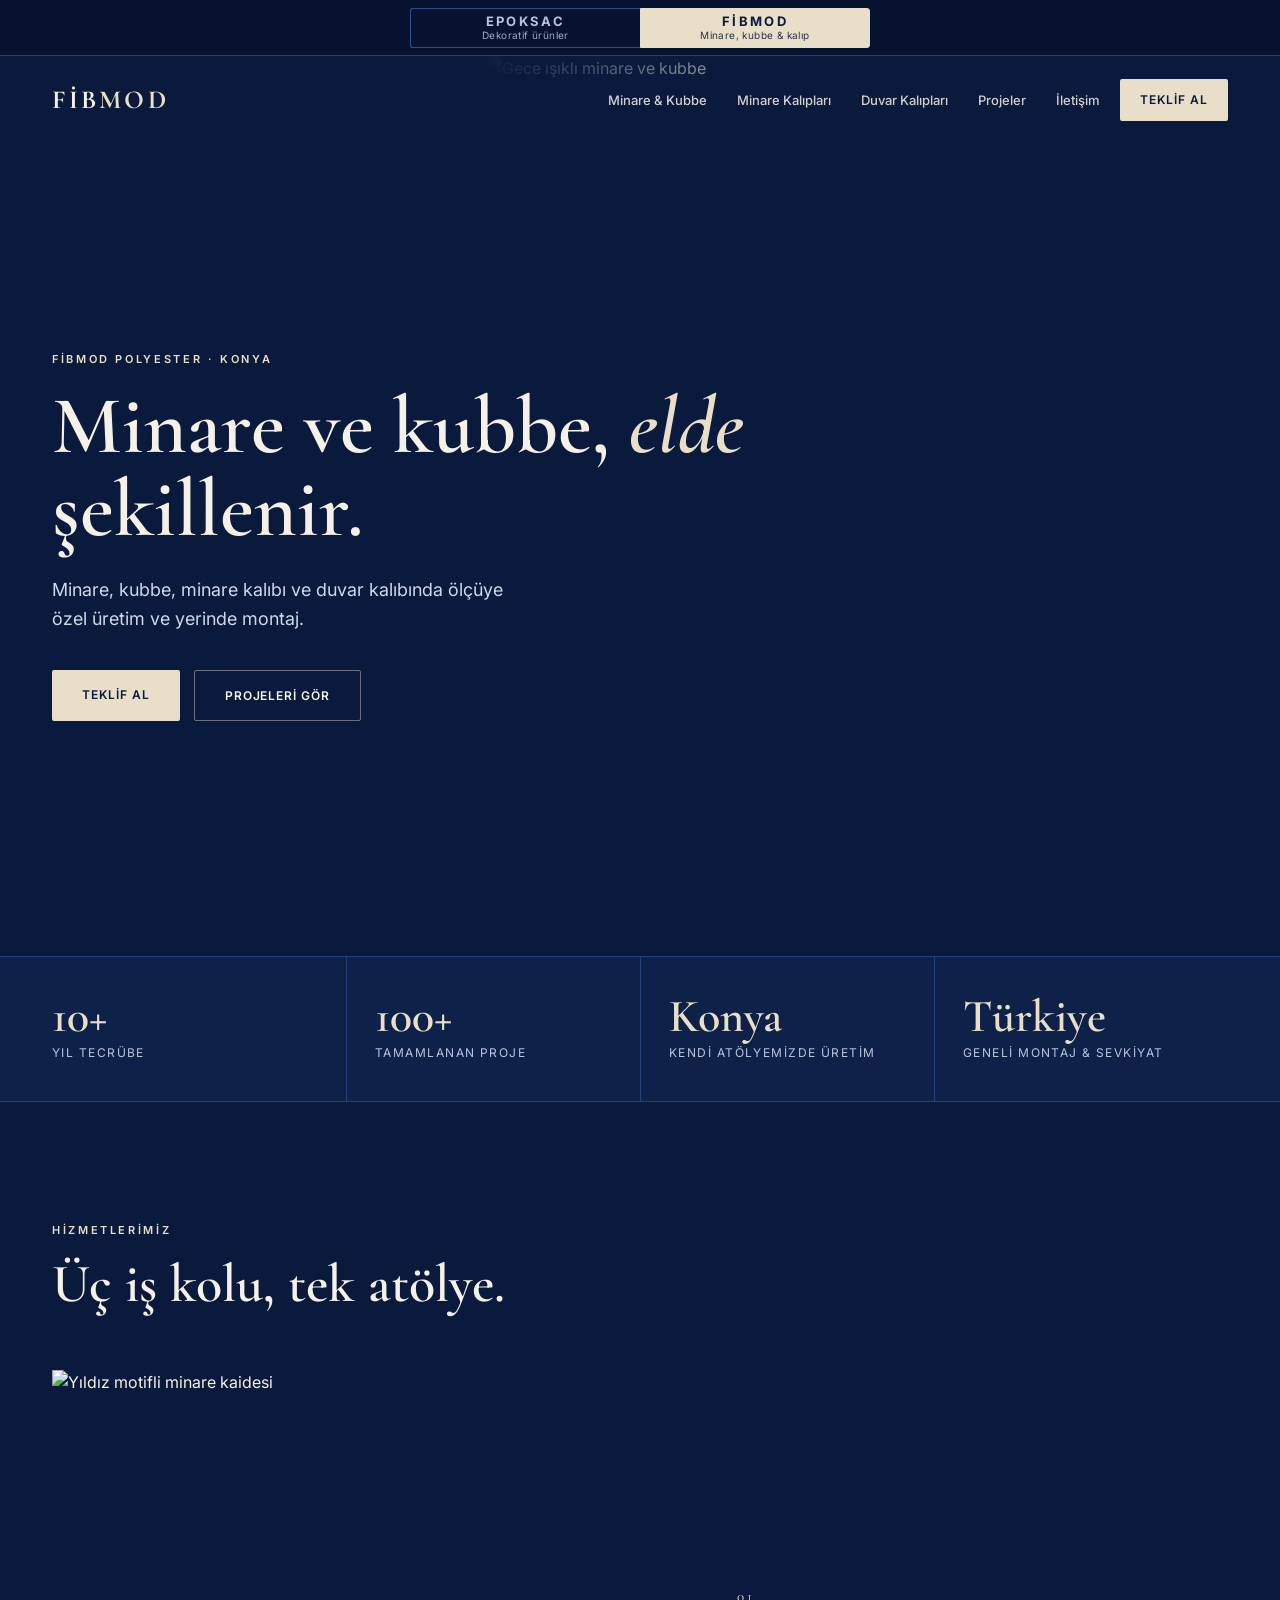
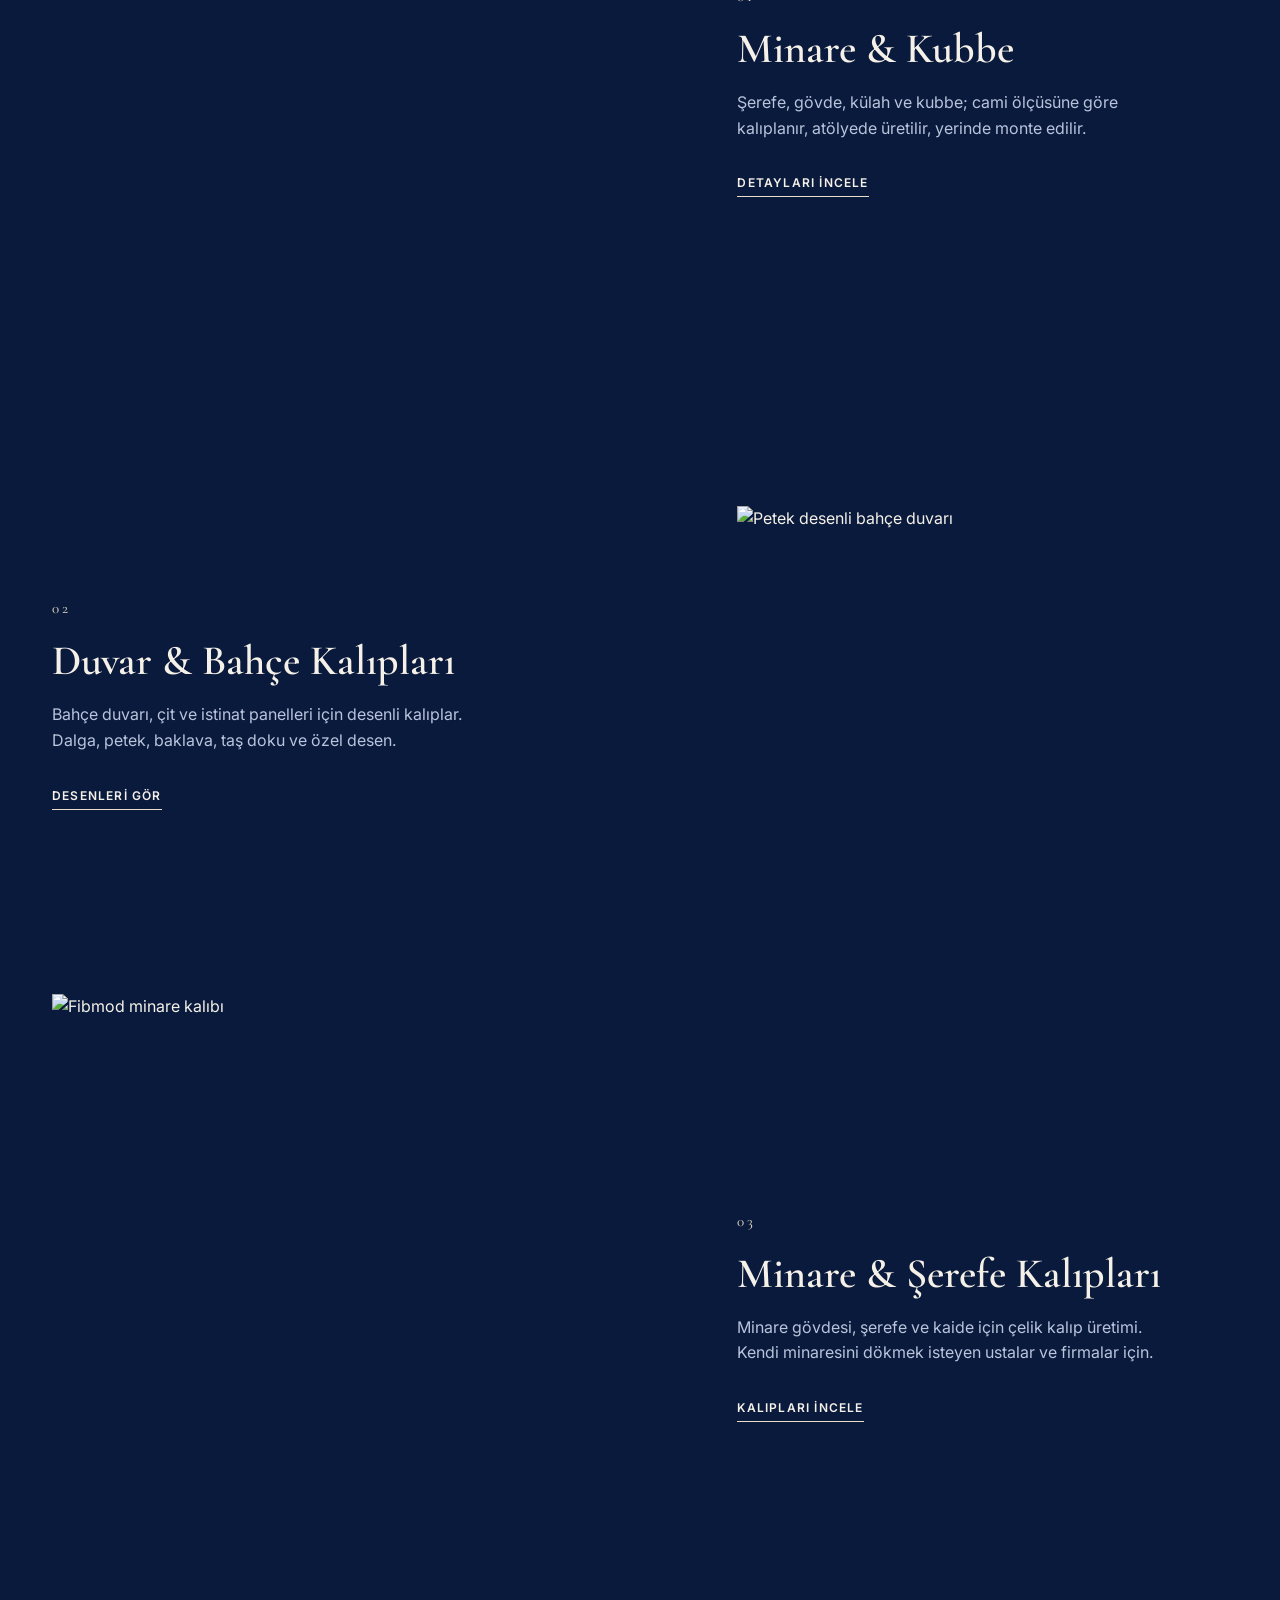
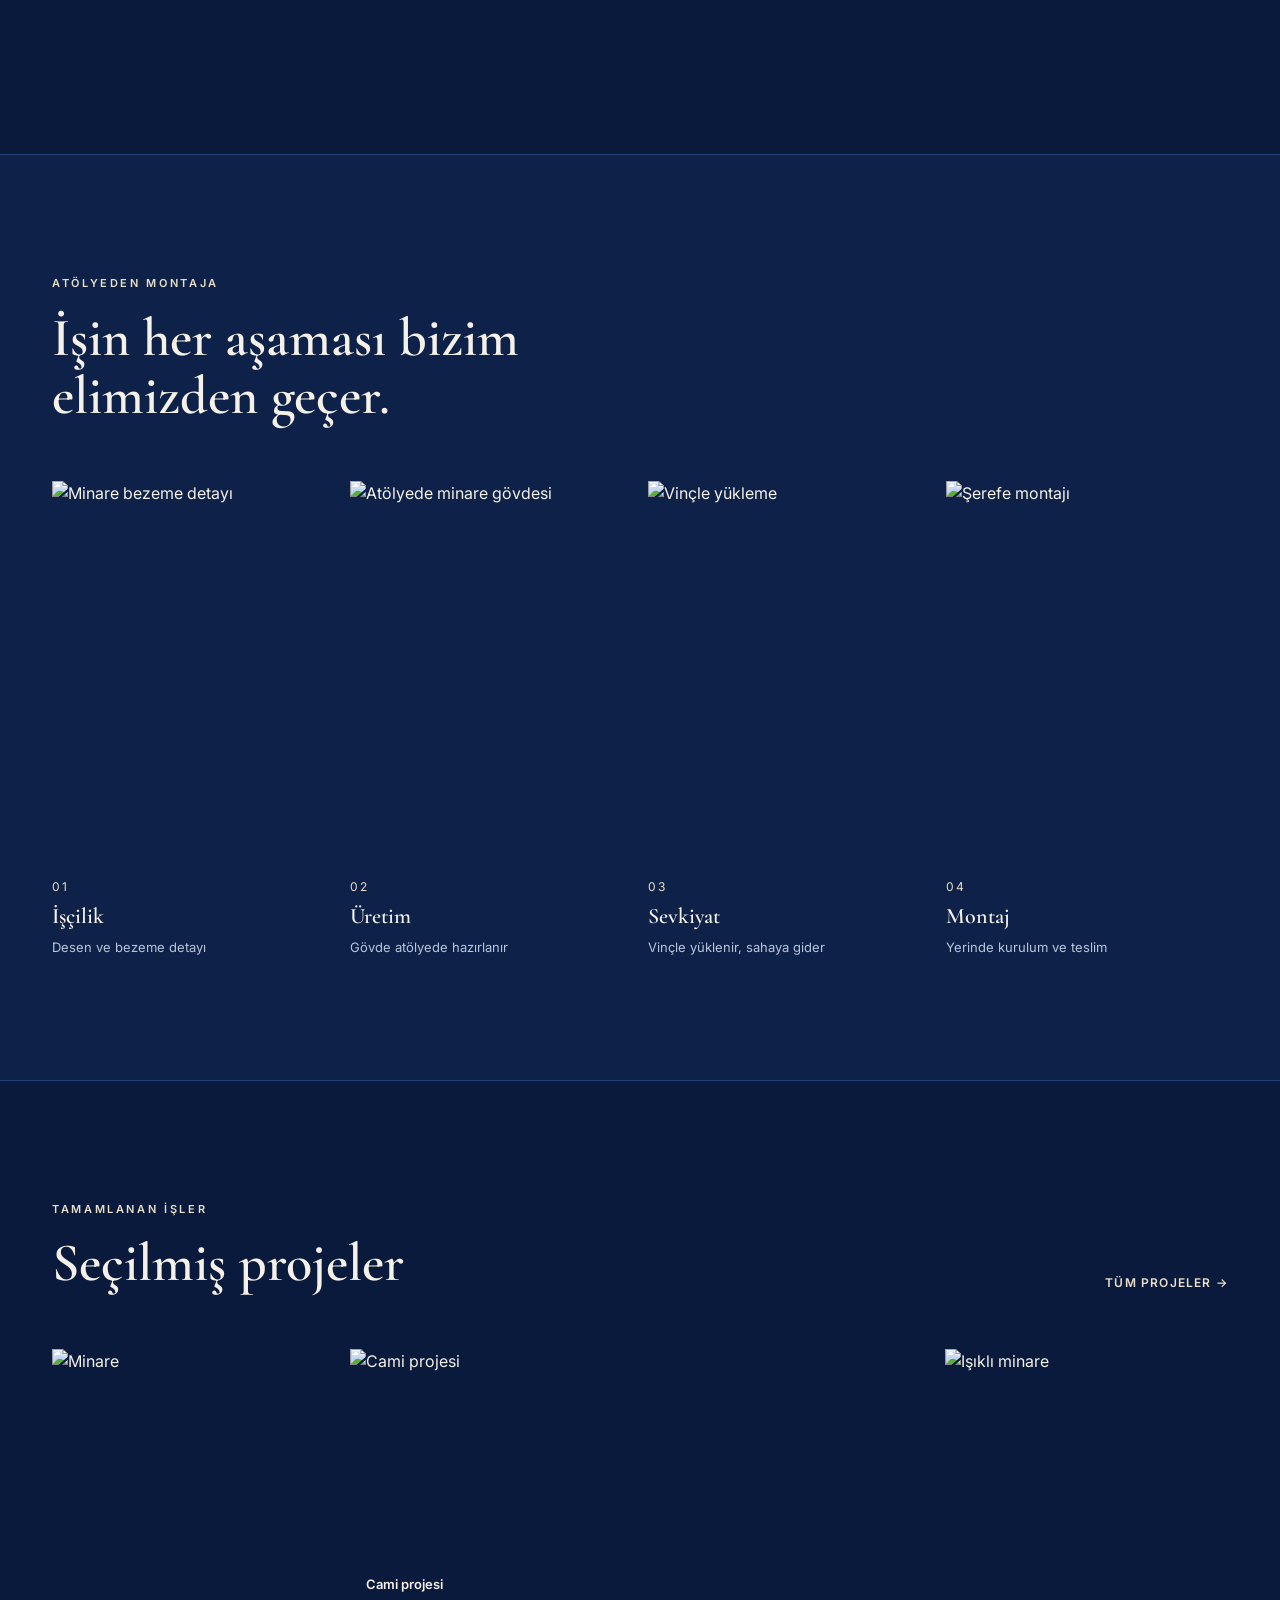
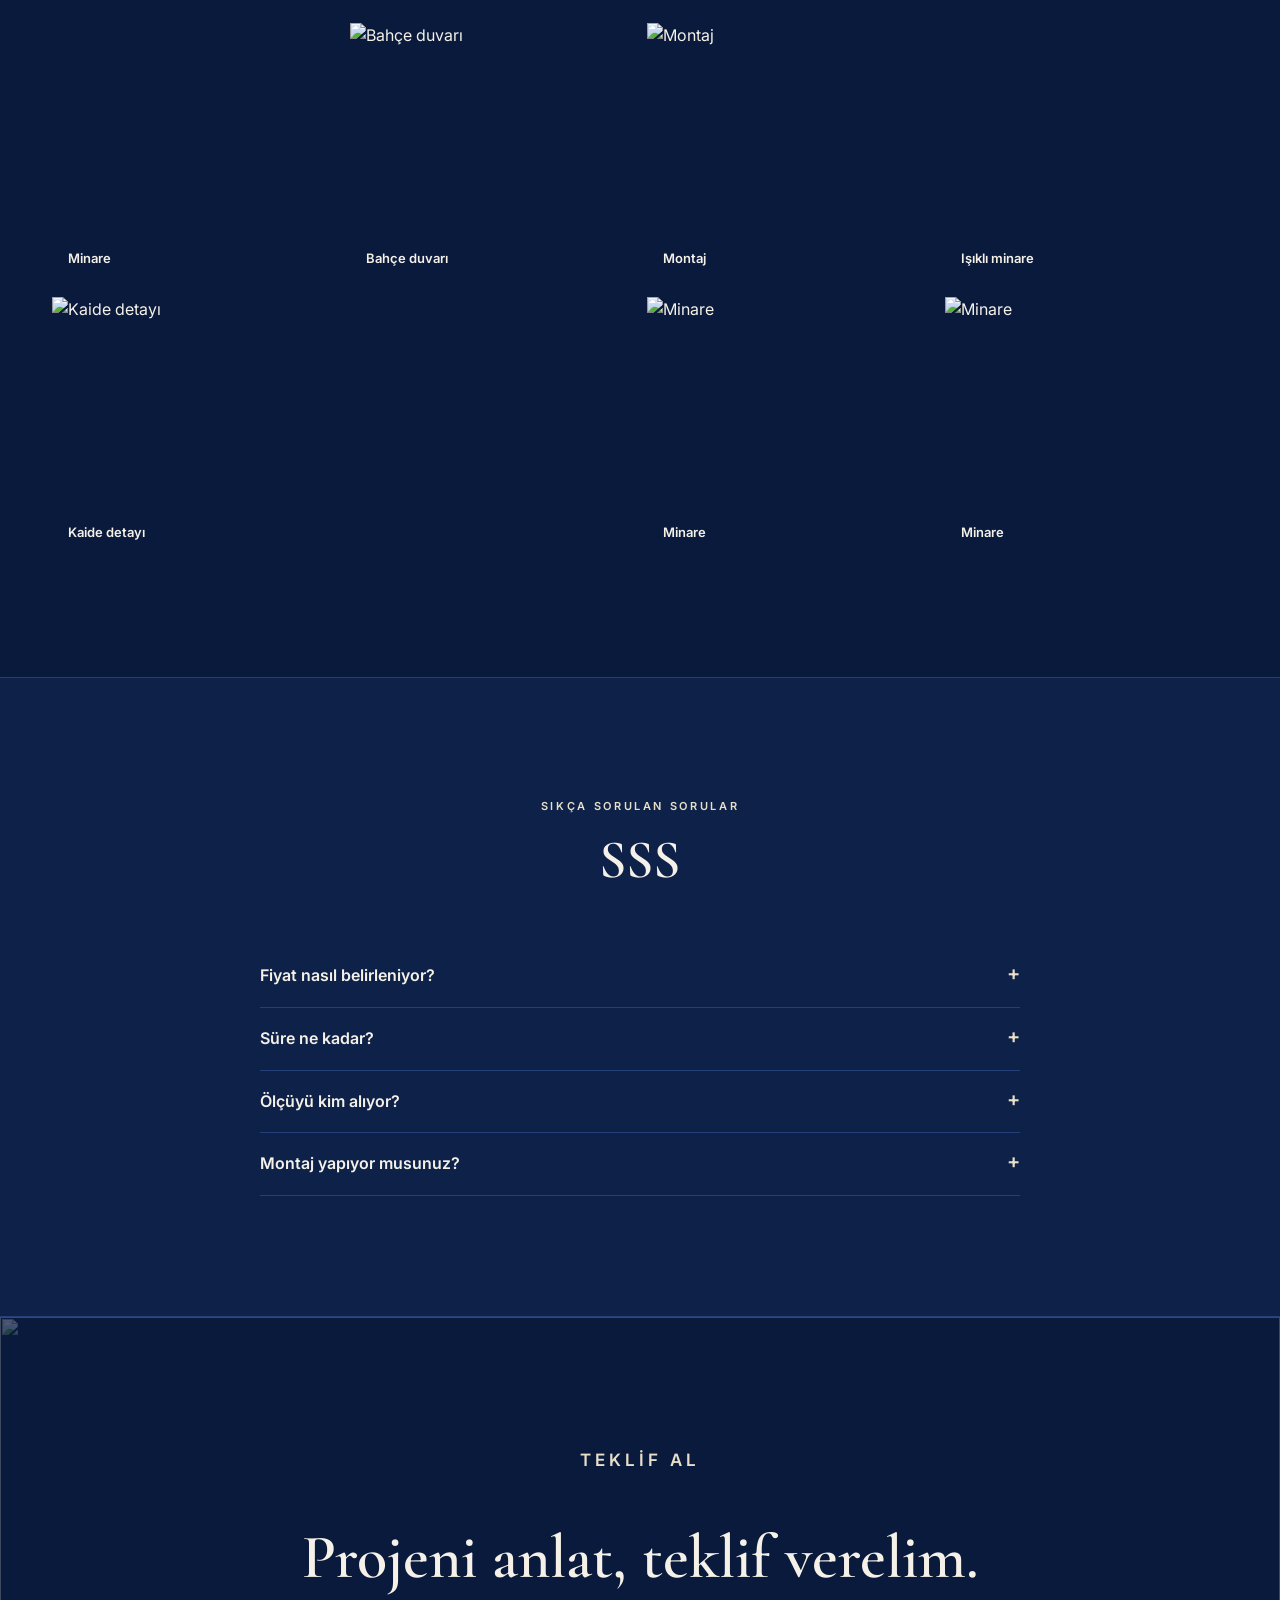
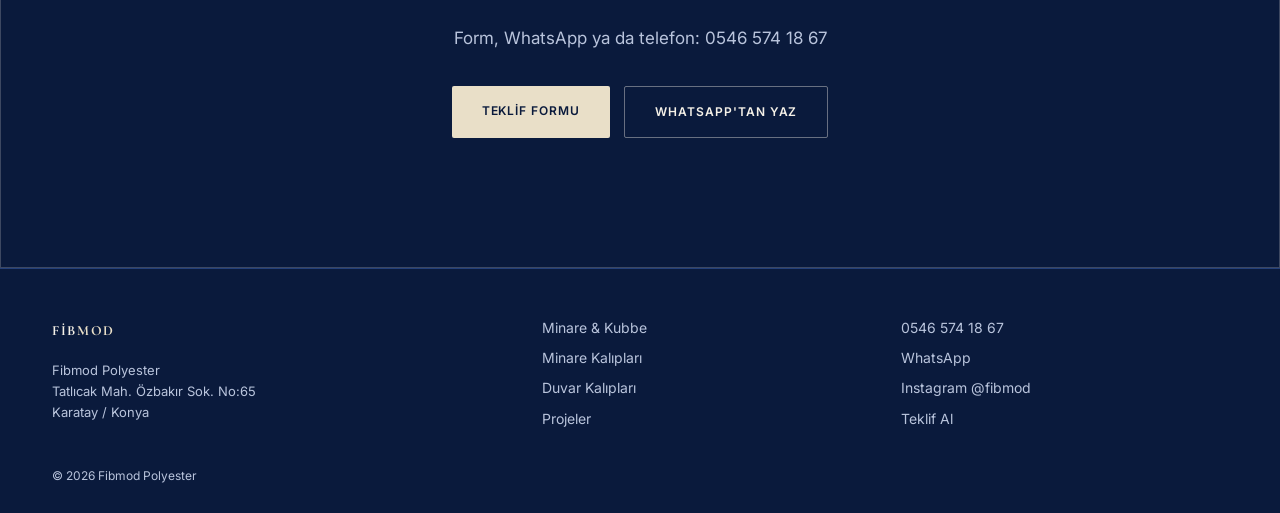
==== fibmod/index.html @ b4e86e41 "Add files via upload" ====
<!DOCTYPE html>
<html lang="tr">
<head>
<meta charset="UTF-8">
<meta name="viewport" content="width=device-width, initial-scale=1">
<title>Fibmod Polyester | Minare, Kubbe ve Kalıp Üretimi — Konya</title>
<meta name="description" content="Fibmod Polyester: Konya'da minare, kubbe, minare kalıbı ve desenli duvar kalıbı üretimi, Türkiye geneli montaj.">
<link rel="canonical" href="https://www.epoksac.com.tr/fibmod/">
<meta property="og:title" content="Fibmod Polyester | Minare, Kubbe ve Kalıp Üretimi — Konya">
<meta property="og:description" content="Fibmod Polyester: Konya'da minare, kubbe, minare kalıbı ve desenli duvar kalıbı üretimi, Türkiye geneli montaj.">
<meta property="og:image" content="https://www.epoksac.com.tr/fibmod/f031.jpg">
<meta property="og:type" content="website">
<link rel="icon" type="image/svg+xml" href="favicon.svg">
<link rel="preconnect" href="https://fonts.googleapis.com">
<link rel="preconnect" href="https://fonts.gstatic.com" crossorigin>
<link href="https://fonts.googleapis.com/css2?family=Cormorant+Garamond:wght@500;600;700&family=Inter:wght@400;500;600&display=swap" rel="stylesheet">
<link rel="stylesheet" href="fibmod.css?v=2">
<script type="application/ld+json">{"@context": "https://schema.org", "@type": "LocalBusiness", "name": "Fibmod Polyester", "description": "Minare, kubbe, minare kalıbı ve desenli duvar kalıbı üretimi ve montajı.", "url": "https://www.epoksac.com.tr/fibmod/", "telephone": "+905465741867", "image": "https://www.epoksac.com.tr/fibmod/f031.jpg", "address": {"@type": "PostalAddress", "streetAddress": "Tatlıcak Mah. Özbakır Sok. No:65", "addressLocality": "Karatay", "addressRegion": "Konya", "addressCountry": "TR"}, "areaServed": "TR", "sameAs": ["https://www.instagram.com/fibmod/"]}</script>
</head>
<body>
<div class="sw"><a href="../index.html"><b>EPOKSAC</b><span>Dekoratif ürünler</span></a><a class="on" href="index.html"><b>FİBMOD</b><span>Minare, kubbe &amp; kalıp</span></a></div>
<header><div class="wrap hd"><a class="logo" href="index.html">FİB<span>MOD</span></a>
<nav id="nav"><a href="minare-kubbe.html">Minare &amp; Kubbe</a><a href="kaliplar.html">Minare Kalıpları</a><a href="duvar-kalip.html">Duvar Kalıpları</a><a href="projeler.html">Projeler</a><a href="iletisim.html">İletişim</a></nav>
<a class="btn btn-p" href="iletisim.html#teklif">Teklif Al</a>
<button class="nt" id="nt" aria-label="Menü"><span></span><span></span><span></span></button></div></header>
<main>

<section class="hero"><img src="f031.jpg" alt="Gece ışıklı minare ve kubbe">
<div class="wrap hero-c"><p class="eyebrow">Fibmod Polyester · Konya</p>
<h1>Minare ve kubbe, <em>elde</em> şekillenir.</h1>
<p class="sub">Minare, kubbe, minare kalıbı ve duvar kalıbında ölçüye özel üretim ve yerinde montaj.</p>
<div class="acts"><a class="btn btn-p" href="iletisim.html#teklif">Teklif Al</a><a class="btn btn-o" href="projeler.html">Projeleri Gör</a></div></div></section>

<div class="stats"><div class="wrap">
<div class="stat"><b>10+</b><span>Yıl tecrübe</span></div><div class="stat"><b>100+</b><span>Tamamlanan proje</span></div>
<div class="stat"><b>Konya</b><span>Kendi atölyemizde üretim</span></div><div class="stat"><b>Türkiye</b><span>Geneli montaj &amp; sevkiyat</span></div></div></div>

<section class="blk"><div class="wrap">
<div class="sec-h rv"><div><p class="eyebrow">Hizmetlerimiz</p><h2>Üç iş kolu, tek atölye.</h2></div></div>
<div class="svc rv"><div class="ph tall"><img src="f374.jpg" alt="Yıldız motifli minare kaidesi" style="object-position:50% 40%" loading="lazy"></div><div><div class="num">01</div><h3>Minare &amp; Kubbe</h3><p>Şerefe, gövde, külah ve kubbe; cami ölçüsüne göre kalıplanır, atölyede üretilir, yerinde monte edilir.</p><a class="lnk" href="minare-kubbe.html">Detayları incele</a></div></div>
<div class="svc rev rv"><div class="ph"><img src="f199.jpg" alt="Petek desenli bahçe duvarı" style="object-position:50% 70%" loading="lazy"></div><div><div class="num">02</div><h3>Duvar &amp; Bahçe Kalıpları</h3><p>Bahçe duvarı, çit ve istinat panelleri için desenli kalıplar. Dalga, petek, baklava, taş doku ve özel desen.</p><a class="lnk" href="duvar-kalip.html">Desenleri gör</a></div></div>
<div class="svc rv"><div class="ph tall"><img src="f392.jpg" alt="Fibmod minare kalıbı" style="object-position:50% 45%" loading="lazy"></div><div><div class="num">03</div><h3>Minare &amp; Şerefe Kalıpları</h3><p>Minare gövdesi, şerefe ve kaide için çelik kalıp üretimi. Kendi minaresini dökmek isteyen ustalar ve firmalar için.</p><a class="lnk" href="kaliplar.html">Kalıpları incele</a></div></div>
</div></section>

<section class="blk alt"><div class="wrap">
<div class="sec-h rv"><div><p class="eyebrow">Atölyeden Montaja</p><h2>İşin her aşaması bizim elimizden geçer.</h2></div></div>
<div class="strip">
<figure class="rv"><div class="ph"><img src="f059.jpg" alt="Minare bezeme detayı" loading="lazy"></div><figcaption><i>01</i><b>İşçilik</b><span>Desen ve bezeme detayı</span></figcaption></figure>
<figure class="rv"><div class="ph"><img src="f118.jpg" alt="Atölyede minare gövdesi" loading="lazy"></div><figcaption><i>02</i><b>Üretim</b><span>Gövde atölyede hazırlanır</span></figcaption></figure>
<figure class="rv"><div class="ph"><img src="f119.jpg" alt="Vinçle yükleme" loading="lazy"></div><figcaption><i>03</i><b>Sevkiyat</b><span>Vinçle yüklenir, sahaya gider</span></figcaption></figure>
<figure class="rv"><div class="ph"><img src="f083.jpg" alt="Şerefe montajı" loading="lazy"></div><figcaption><i>04</i><b>Montaj</b><span>Yerinde kurulum ve teslim</span></figcaption></figure>
</div></div></section>

<section class="blk"><div class="wrap">
<div class="sec-h rv"><div><p class="eyebrow">Tamamlanan İşler</p><h2>Seçilmiş projeler</h2></div><a href="projeler.html">Tüm projeler →</a></div>
<div class="mos rv">
<div class="t"><img src="f064.jpg" alt="Minare" loading="lazy"><span>Minare</span></div>
<div class="w"><img src="f054.jpg" alt="Cami projesi" style="object-position:50% 35%" loading="lazy"><span>Cami projesi</span></div>
<div class="t"><img src="f010.jpg" alt="Işıklı minare" loading="lazy"><span>Işıklı minare</span></div>
<div><img src="f190.jpg" alt="Bahçe duvarı" style="object-position:70% 20%" loading="lazy"><span>Bahçe duvarı</span></div>
<div><img src="f368.jpg" alt="Montaj" style="object-position:50% 30%" loading="lazy"><span>Montaj</span></div>
<div class="w"><img src="f367.jpg" alt="Kaide detayı" style="object-position:50% 96%" loading="lazy"><span>Kaide detayı</span></div>
<div><img src="f378.jpg" alt="Minare" style="object-position:50% 25%" loading="lazy"><span>Minare</span></div>
<div><img src="f365.jpg" alt="Minare" style="object-position:50% 20%" loading="lazy"><span>Minare</span></div>
</div></div></section>

<section class="blk alt" id="sss"><div class="wrap"><div class="sec-h rv" style="justify-content:center;text-align:center"><div><p class="eyebrow">Sıkça Sorulan Sorular</p><h2>SSS</h2></div></div><div class="faq"><details><summary>Fiyat nasıl belirleniyor?</summary><p>Fiyat listesi yayınlamıyoruz, çünkü her iş ölçüye özel. Fiyatı ürün türü, ölçü ve desen belirler. Net fiyat için teklif formunu doldurman ya da WhatsApp'tan yazman yeterli.</p></details><details><summary>Süre ne kadar?</summary><p>Süre projenin ölçüsüne ve yoğunluğa göre değişir. Keşif ve ölçü sonrası net takvimi birlikte belirliyoruz.</p></details><details><summary>Ölçüyü kim alıyor?</summary><p>Ölçü ve gerekli detaylar yerinde keşifle netleştirilir.</p></details><details><summary>Montaj yapıyor musunuz?</summary><p>Evet, ekibimizle yerinde montaj yapıp projeyi teslim ediyoruz. Türkiye geneli çalışıyoruz.</p></details></div></div></section>
<section class="cta"><img src="f374.jpg" alt="" loading="lazy"><div class="wrap"><p class="eyebrow">Teklif Al</p><h2>Projeni anlat, teklif verelim.</h2><p>Form, WhatsApp ya da telefon: 0546 574 18 67</p>
<div class="acts"><a class="btn btn-p" href="iletisim.html#teklif">Teklif Formu</a><a class="btn btn-o wa" data-msg="Merhaba, Fibmod'dan teklif almak istiyorum." href="#">WhatsApp'tan Yaz</a></div></div></section>

</main>
<footer><div class="wrap fg">
<div><a class="logo" href="index.html" style="display:inline-block;color:var(--ink)">FİB<span>MOD</span></a><p>Fibmod Polyester<br>Tatlıcak Mah. Özbakır Sok. No:65<br>Karatay / Konya</p></div>
<div><a href="minare-kubbe.html">Minare &amp; Kubbe</a><a href="kaliplar.html">Minare Kalıpları</a><a href="duvar-kalip.html">Duvar Kalıpları</a><a href="projeler.html">Projeler</a></div>
<div><a href="tel:+905465741867">0546 574 18 67</a><a class="wa" href="#">WhatsApp</a><a href="https://www.instagram.com/fibmod/" target="_blank" rel="noopener">Instagram @fibmod</a><a href="iletisim.html#teklif">Teklif Al</a></div>
</div><div class="wrap cp">© <span id="yr"></span> Fibmod Polyester</div></footer>
<div class="lb" id="lb"><img alt=""></div>
<script src="fibmod.js?v=2"></script>
</body>
</html>
---- fibmod/fibmod.css ----
:root{--bg:#0a1a3c;--bg2:#0e2249;--ink:#f5f1e8;--soft:#b9c4dc;--acc:#e9dfc8;--line:#24407a;--serif:"Cormorant Garamond",Georgia,serif;--sans:"Inter",-apple-system,"Segoe UI",sans-serif}
*{box-sizing:border-box}html{scroll-behavior:smooth}
body{padding-top:56px}
.sw{position:fixed;top:0;left:0;right:0;height:56px;z-index:60;display:flex;justify-content:center;align-items:center;background:#071230;border-bottom:1px solid #24407a}
.sw a{display:flex;flex-direction:column;align-items:center;justify-content:center;width:min(230px,44vw);height:40px;border:1px solid #2f4d8c;color:#b9c4dc;text-decoration:none}
.sw a:first-child{border-right:none;border-radius:3px 0 0 3px}.sw a:last-child{border-radius:0 3px 3px 0}
.sw b{font-size:13px;letter-spacing:.18em;line-height:1.1}.sw span{font-size:10px;letter-spacing:.04em;opacity:.85;line-height:1.2}
.sw a.on{background:#e9dfc8;border-color:#e9dfc8;color:#0a1a3c}
@media(max-width:900px){.sw span{display:none}.sw a{height:36px}}

body{margin:0;background:var(--bg);color:var(--ink);font-family:var(--sans);line-height:1.6;-webkit-font-smoothing:antialiased}
img{display:block;width:100%;height:100%;object-fit:cover}
a{color:inherit}
.wrap{max-width:1240px;margin:0 auto;padding:0 32px}
.eyebrow{font-size:11px;letter-spacing:.24em;text-transform:uppercase;color:var(--acc);font-weight:600;margin:0 0 16px}
h1,h2,h3{font-family:var(--serif);font-weight:600;margin:0;color:var(--ink)}
p{color:var(--soft);margin:0}
.center{text-align:center}
.btn{display:inline-block;padding:15px 30px;font-size:12px;font-weight:600;letter-spacing:.08em;text-transform:uppercase;text-decoration:none;border-radius:2px;border:none;cursor:pointer;font-family:var(--sans)}
.btn-p{background:var(--acc);color:#0a1a3c}.btn-o{border:1px solid rgba(245,241,232,.4);color:var(--ink);background:none}
.btn:hover{opacity:.9}
header{position:fixed;top:56px;left:0;right:0;z-index:20;transition:background .25s,border-color .25s;border-bottom:1px solid transparent}
header.solid,body.sub header{background:rgba(10,26,60,.94);backdrop-filter:blur(10px);border-color:var(--line)}
.hd{display:flex;align-items:center;justify-content:space-between;height:88px;transition:height .25s;gap:20px}
header.solid .hd,body.sub .hd{height:68px}
.logo{font-family:var(--serif);font-size:26px;font-weight:700;letter-spacing:.12em;color:var(--ink);text-decoration:none}.logo span{color:var(--acc)}
nav{display:flex;gap:30px;margin-left:auto}nav a{color:var(--ink);opacity:.85;text-decoration:none;font-size:13px;font-weight:500}
nav a:hover,nav a.on{color:var(--acc);opacity:1}
.hd .btn{padding:11px 20px}
.nt{display:none;background:none;border:none;width:36px;height:36px;padding:0;cursor:pointer;flex-direction:column;justify-content:center;gap:6px}
.nt span{display:block;height:2px;background:var(--ink)}
.hero{position:relative;height:100vh;min-height:680px;max-height:900px;overflow:hidden}
.hero img{position:absolute;top:0;right:0;bottom:0;left:auto;width:62%;object-position:50% 30%}
.hero::after{content:"";position:absolute;inset:0;background:linear-gradient(90deg,rgba(10,26,60,1) 0%,rgba(10,26,60,1) 38%,rgba(10,26,60,.55) 52%,rgba(10,26,60,0) 75%),linear-gradient(0deg,rgba(10,26,60,1) 0%,rgba(10,26,60,0) 30%)}
.hero-c{position:relative;z-index:2;height:100%;display:flex;flex-direction:column;justify-content:center;padding-top:60px}
.hero h1{font-size:clamp(44px,6.4vw,88px);line-height:1.02;max-width:720px}
.hero h1 em{color:var(--acc);font-style:italic}
.hero p.sub{font-size:18px;max-width:480px;margin:24px 0 36px;color:#cfd8ea}
.acts{display:flex;gap:14px;flex-wrap:wrap}
.stats{border-top:1px solid var(--line);border-bottom:1px solid var(--line);background:var(--bg2)}
.stats .wrap{display:grid;grid-template-columns:repeat(4,1fr)}
.stat{padding:36px 28px;border-left:1px solid var(--line)}.stat:first-child{border-left:none;padding-left:0}
.stat b{display:block;font-family:var(--serif);font-size:46px;font-weight:600;color:var(--acc);line-height:1}
.stat span{font-size:12px;letter-spacing:.12em;text-transform:uppercase;color:var(--soft)}
section.blk{padding:120px 0}
section.alt{background:var(--bg2);border-top:1px solid var(--line);border-bottom:1px solid var(--line)}
.sec-h{display:flex;justify-content:space-between;align-items:end;margin-bottom:56px;gap:24px}
.sec-h h2{font-size:clamp(34px,4.4vw,54px);line-height:1.08;max-width:640px}
.sec-h a{color:var(--acc);font-size:12px;letter-spacing:.1em;text-transform:uppercase;text-decoration:none;font-weight:600;white-space:nowrap}
.svc{display:grid;grid-template-columns:1.25fr 1fr;gap:72px;align-items:center;margin-bottom:96px}
.svc:last-child{margin-bottom:0}.svc.rev .ph{order:2}
.svc .ph{aspect-ratio:5/4;overflow:hidden}.svc .ph.tall{aspect-ratio:4/5;max-height:640px}
.svc .num{font-family:var(--serif);font-size:15px;color:var(--acc);letter-spacing:.2em;margin-bottom:18px}
.svc h3{font-size:42px;line-height:1.1;margin-bottom:18px}.svc p{font-size:16px;max-width:440px;margin-bottom:28px}
.lnk{color:var(--ink);font-size:12px;letter-spacing:.1em;text-transform:uppercase;font-weight:600;text-decoration:none;border-bottom:1px solid var(--acc);padding-bottom:6px}
.strip{display:grid;grid-template-columns:repeat(4,1fr);gap:16px}
.strip figure{margin:0}.strip .ph{aspect-ratio:3/4;overflow:hidden}
.strip figcaption{padding-top:16px}.strip figcaption b{display:block;font-family:var(--serif);font-size:22px;font-weight:600}
.strip figcaption span{font-size:13px;color:var(--soft)}
.strip i{font-style:normal;color:var(--acc);font-size:12px;letter-spacing:.18em}
.mos{display:grid;grid-template-columns:repeat(4,1fr);grid-auto-rows:260px;grid-auto-flow:dense;gap:14px}
.mos div{overflow:hidden;position:relative;cursor:zoom-in}.mos .t{grid-row:span 2}.mos .w{grid-column:span 2}
.mos span{position:absolute;left:16px;bottom:14px;font-size:13px;font-weight:600;z-index:2}
.mos div::after{content:"";position:absolute;inset:0;background:linear-gradient(0deg,rgba(10,26,60,.75),rgba(10,26,60,0) 45%)}
.mos div.hide{display:none}
.sq{display:grid;grid-template-columns:repeat(3,1fr);gap:14px}
.sq div{aspect-ratio:1/1;overflow:hidden;position:relative;cursor:zoom-in;border:1px solid var(--line)}
.sq span{position:absolute;left:14px;bottom:12px;font-size:13px;font-weight:600;z-index:2;text-shadow:0 1px 6px #000}
.page-top{padding:150px 0 80px}
.page-top h1{font-size:clamp(40px,5.4vw,72px);line-height:1.05;max-width:820px}
.page-top p.lead{font-size:18px;max-width:620px;margin:22px 0 34px;color:#cfd8ea}
.two{display:grid;grid-template-columns:1fr 1fr;gap:64px;align-items:center}
.two .ph{aspect-ratio:4/5;overflow:hidden;max-height:680px}
.two .ph.wide{aspect-ratio:5/4}
.steps{display:grid;grid-template-columns:repeat(4,1fr);gap:36px}
.steps b{font-family:var(--serif);font-size:44px;color:var(--acc);font-weight:600;line-height:1}
.steps h3{font-family:var(--sans);font-size:17px;font-weight:600;margin:12px 0 6px}.steps p{font-size:14px}
.faq{max-width:760px;margin:0 auto}
.faq details{border-bottom:1px solid var(--line);padding:18px 0}
.faq summary{cursor:pointer;font-weight:600;list-style:none;display:flex;justify-content:space-between;gap:16px}
.faq summary::-webkit-details-marker{display:none}
.faq summary::after{content:"+";color:var(--acc);font-size:20px;line-height:1}
.faq details[open] summary::after{content:"–"}
.faq details p{margin-top:12px;font-size:15px}
.filters{display:flex;gap:12px;flex-wrap:wrap;margin-bottom:32px}
.filters button{background:none;color:var(--soft);border:1px solid var(--line);padding:10px 20px;font:600 13px var(--sans);cursor:pointer;border-radius:2px}
.filters button.on{background:var(--acc);color:#0a1a3c;border-color:var(--acc)}
.qf{max-width:680px;margin:0 auto;display:grid;gap:18px}
.qf .row{display:grid;grid-template-columns:1fr 1fr;gap:18px}
.qf label{display:grid;gap:6px;font-size:12px;font-weight:600;letter-spacing:.04em;color:var(--soft);text-transform:uppercase}
.qf input,.qf select,.qf textarea{background:var(--bg);color:var(--ink);border:1px solid var(--line);border-radius:2px;padding:12px 14px;font:15px var(--sans)}
.qf input:focus,.qf select:focus,.qf textarea:focus{outline:none;border-color:var(--acc)}
.qf .btn{justify-self:start}.qf small{color:var(--soft);font-size:12px}
.cta{position:relative;padding:130px 0;text-align:center;overflow:hidden}
.cta img{position:absolute;inset:0;object-position:50% 40%;opacity:.28}
.cta .wrap{position:relative}.cta h2{font-size:clamp(36px,5vw,62px);margin-bottom:18px}.cta p{margin-bottom:34px;font-size:17px}
.cta .acts{justify-content:center}
footer{border-top:1px solid var(--line);padding:48px 0 28px}
.fg{display:grid;grid-template-columns:1.4fr 1fr 1fr;gap:32px;padding-bottom:28px}
.fg a{display:block;color:var(--soft);text-decoration:none;font-size:14px;margin-bottom:8px}.fg a:hover{color:var(--acc)}
.fg p{font-size:13px;margin-top:10px}
.cp{font-size:12px;color:var(--soft)}
.rv{opacity:0;transform:translateY(26px);transition:opacity .7s ease,transform .7s ease}.rv.in{opacity:1;transform:none}
.ph img,.mos img,.sq img{transition:transform .6s ease}.ph:hover img,.mos div:hover img,.sq div:hover img{transform:scale(1.04)}
.lb{position:fixed;inset:0;background:rgba(10,8,5,.94);z-index:50;display:none;align-items:center;justify-content:center;padding:32px;cursor:zoom-out}
.lb.on{display:flex}.lb img{width:auto;height:auto;max-width:100%;max-height:100%;object-fit:contain}
@media(prefers-reduced-motion:reduce){.rv{opacity:1;transform:none;transition:none}html{scroll-behavior:auto}}
@media(max-width:900px){
nav{display:none;position:absolute;top:100%;left:0;right:0;background:var(--bg);border-bottom:1px solid var(--line);flex-direction:column;gap:16px;padding:20px 24px 26px}
nav.open{display:flex}.nt{display:flex}.hd{height:68px}header{background:rgba(10,26,60,.94);border-color:var(--line)}
.wrap{padding:0 20px}
.hero{height:auto;min-height:0;max-height:none;padding:140px 0 70px}.hero img{width:100%;object-position:50% 30%}
.hero::after{background:linear-gradient(0deg,rgba(10,26,60,1) 8%,rgba(10,26,60,.78) 55%,rgba(10,26,60,.85) 100%)}
.stats .wrap{grid-template-columns:1fr 1fr}.stat{padding:22px 0 22px 18px}.stat:nth-child(odd){border-left:none;padding-left:0}.stat b{font-size:36px}
section.blk{padding:72px 0}.sec-h{display:block;margin-bottom:32px}.sec-h a{display:inline-block;margin-top:14px}
.svc,.two{grid-template-columns:1fr;gap:24px}.svc{margin-bottom:56px}.svc.rev .ph{order:0}.svc h3{font-size:32px}
.strip{grid-template-columns:1fr 1fr}.mos{grid-template-columns:1fr 1fr;grid-auto-rows:170px}.sq{grid-template-columns:1fr 1fr}
.steps{grid-template-columns:1fr 1fr;gap:28px}.page-top{padding:110px 0 56px}
.qf .row{grid-template-columns:1fr}.fg{grid-template-columns:1fr;gap:20px}.cta{padding:80px 0}
.hd .btn{padding:9px 14px;font-size:11px}
}
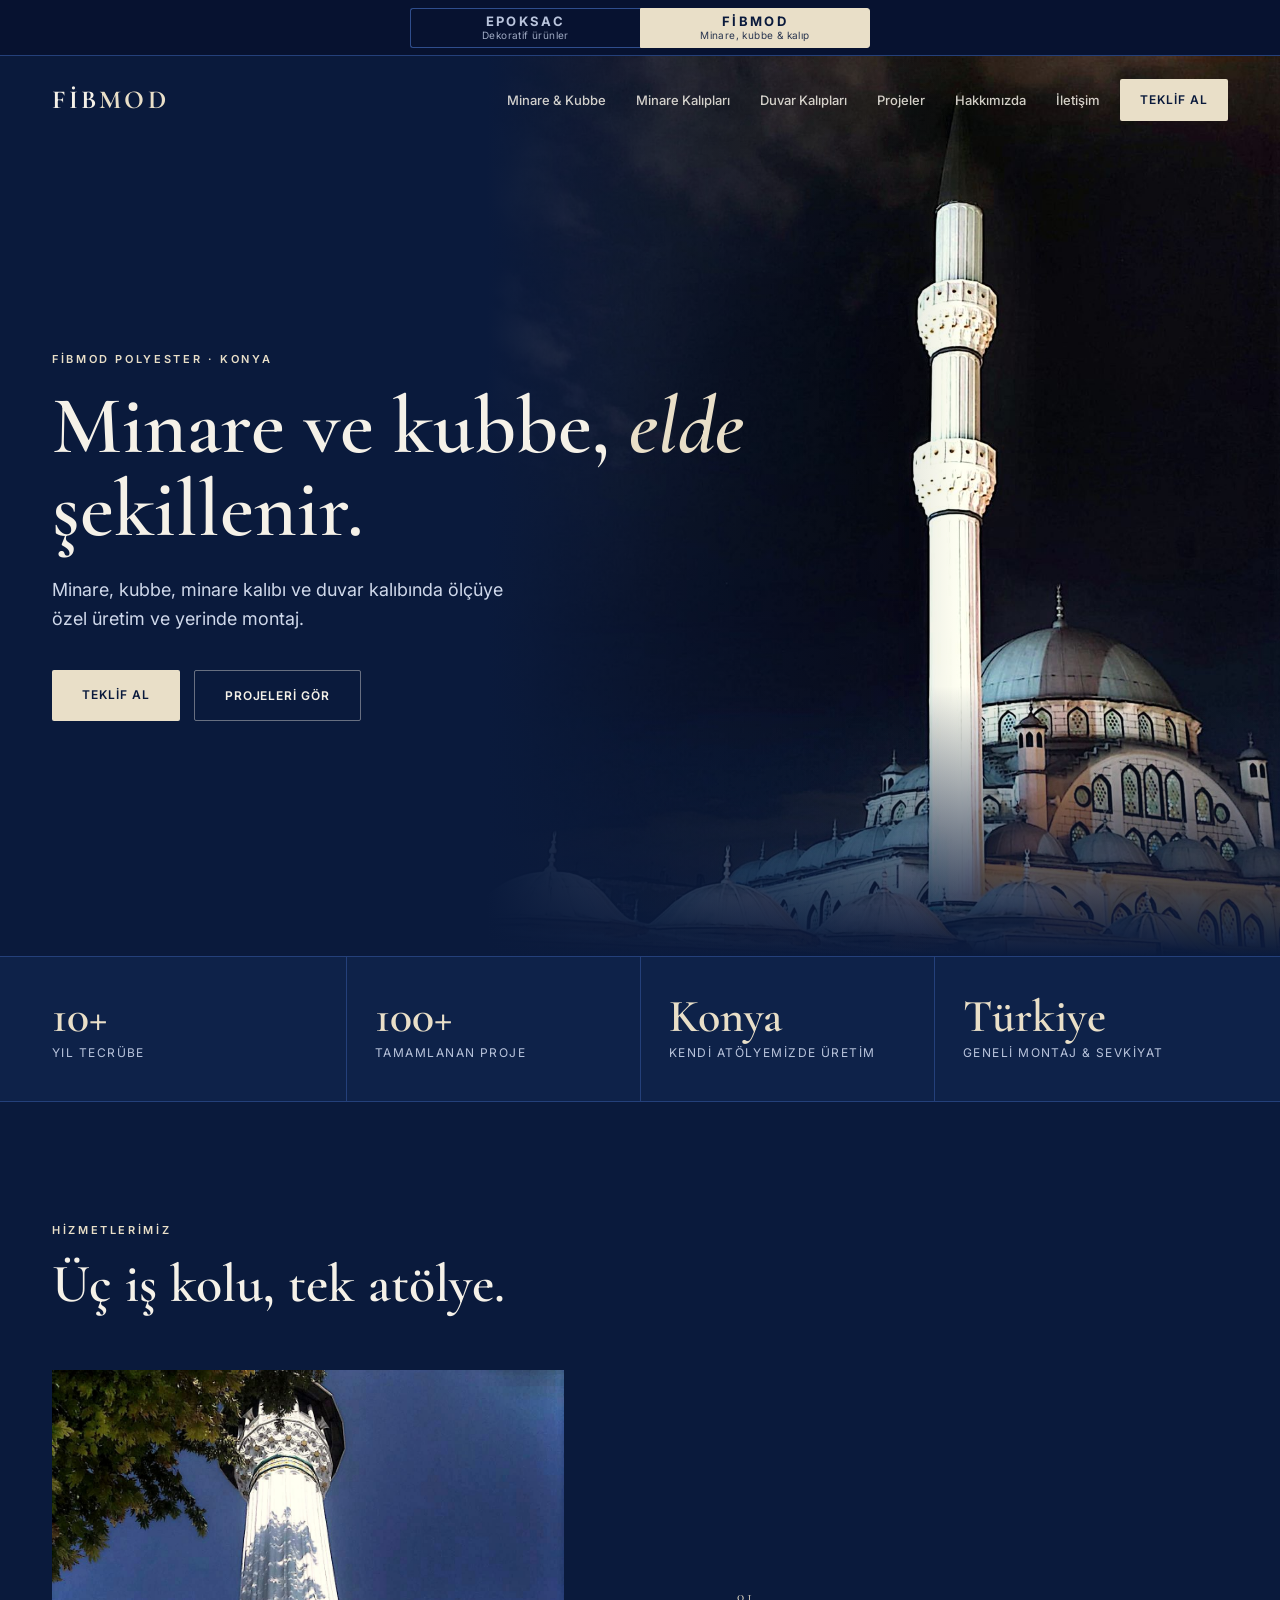
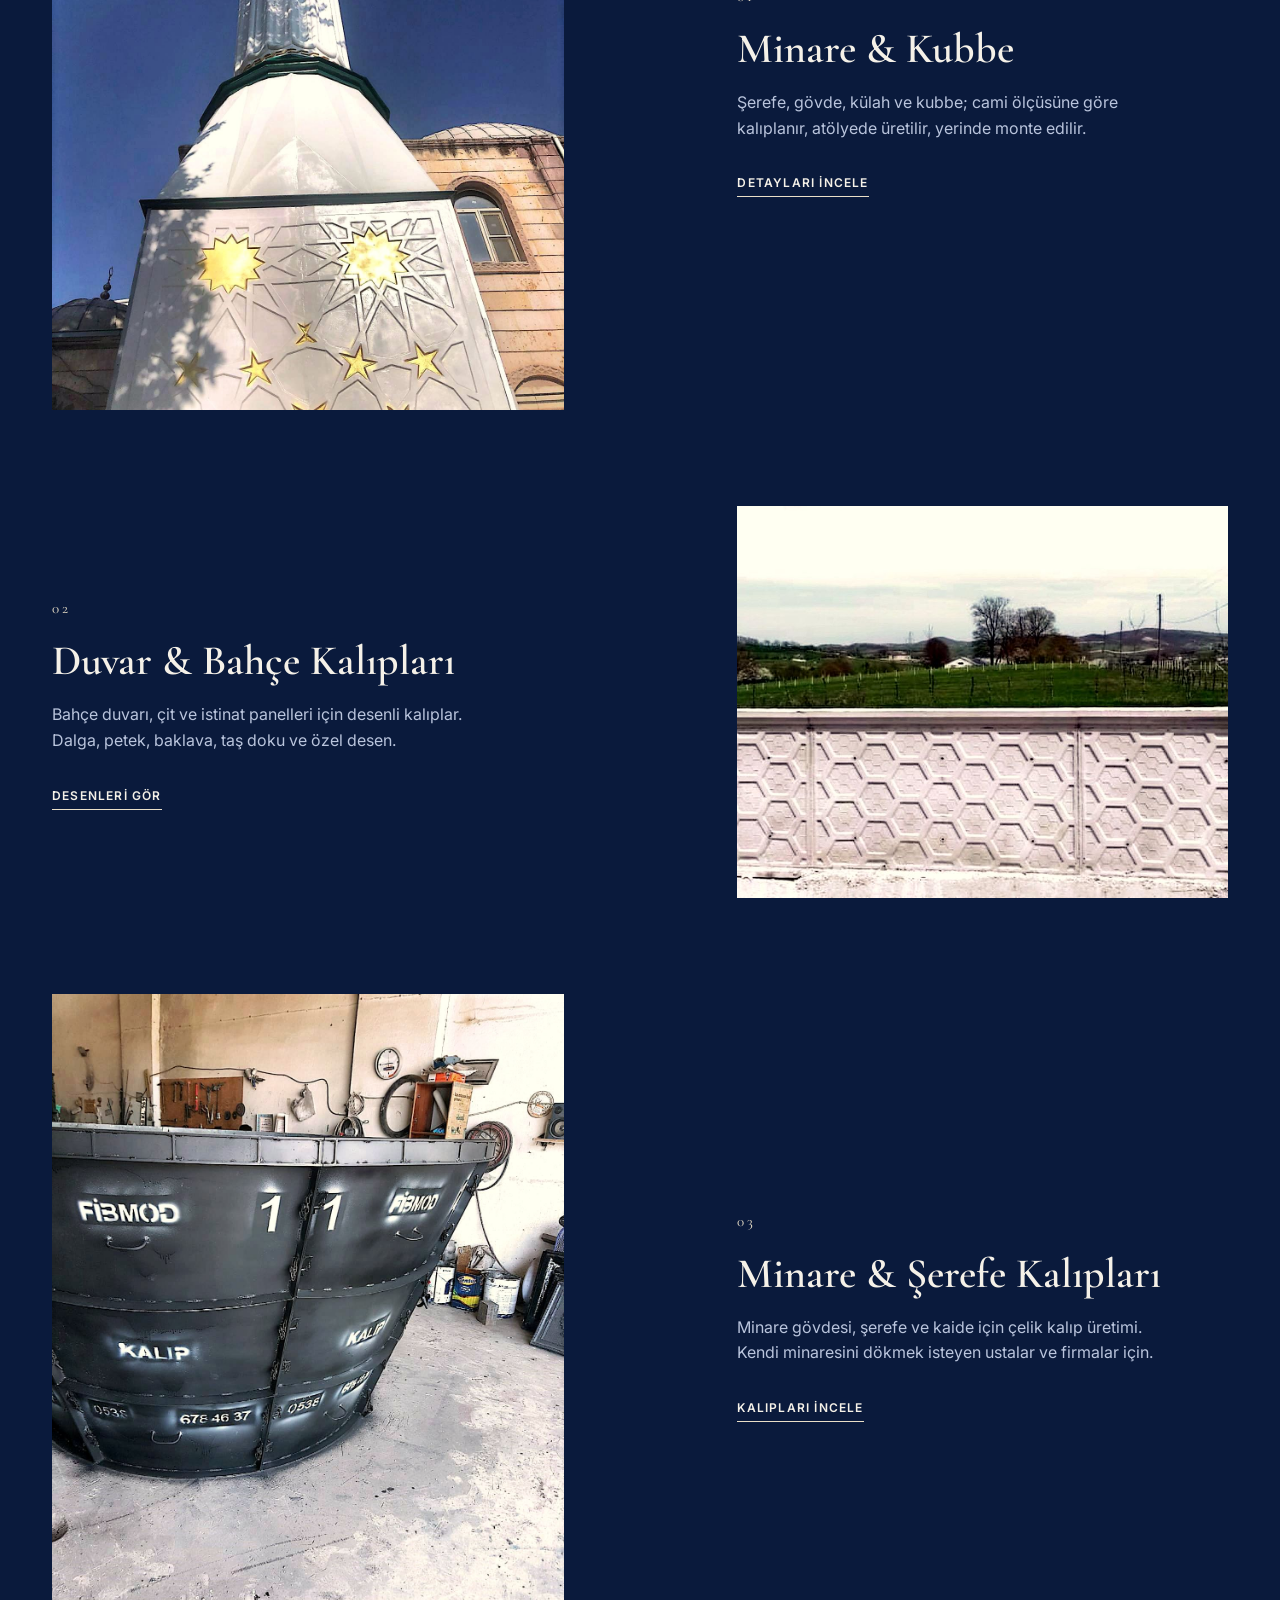
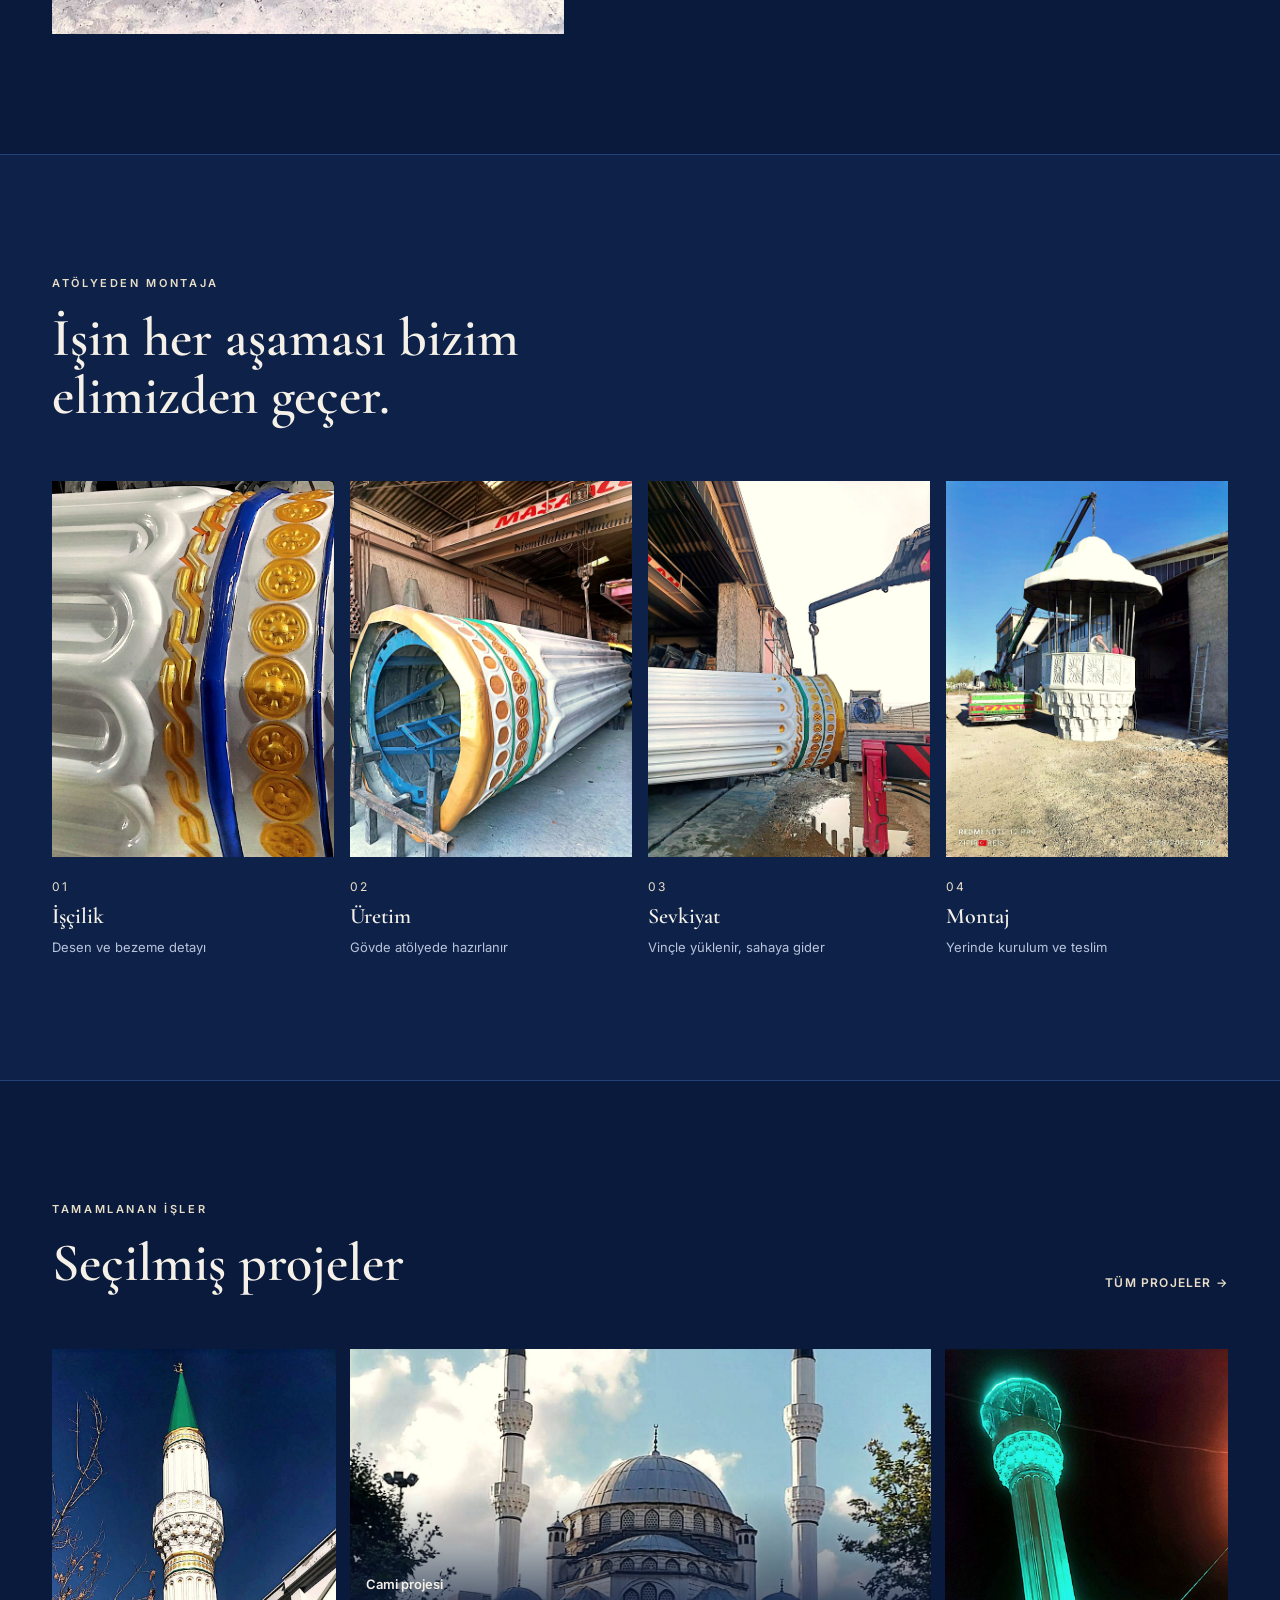
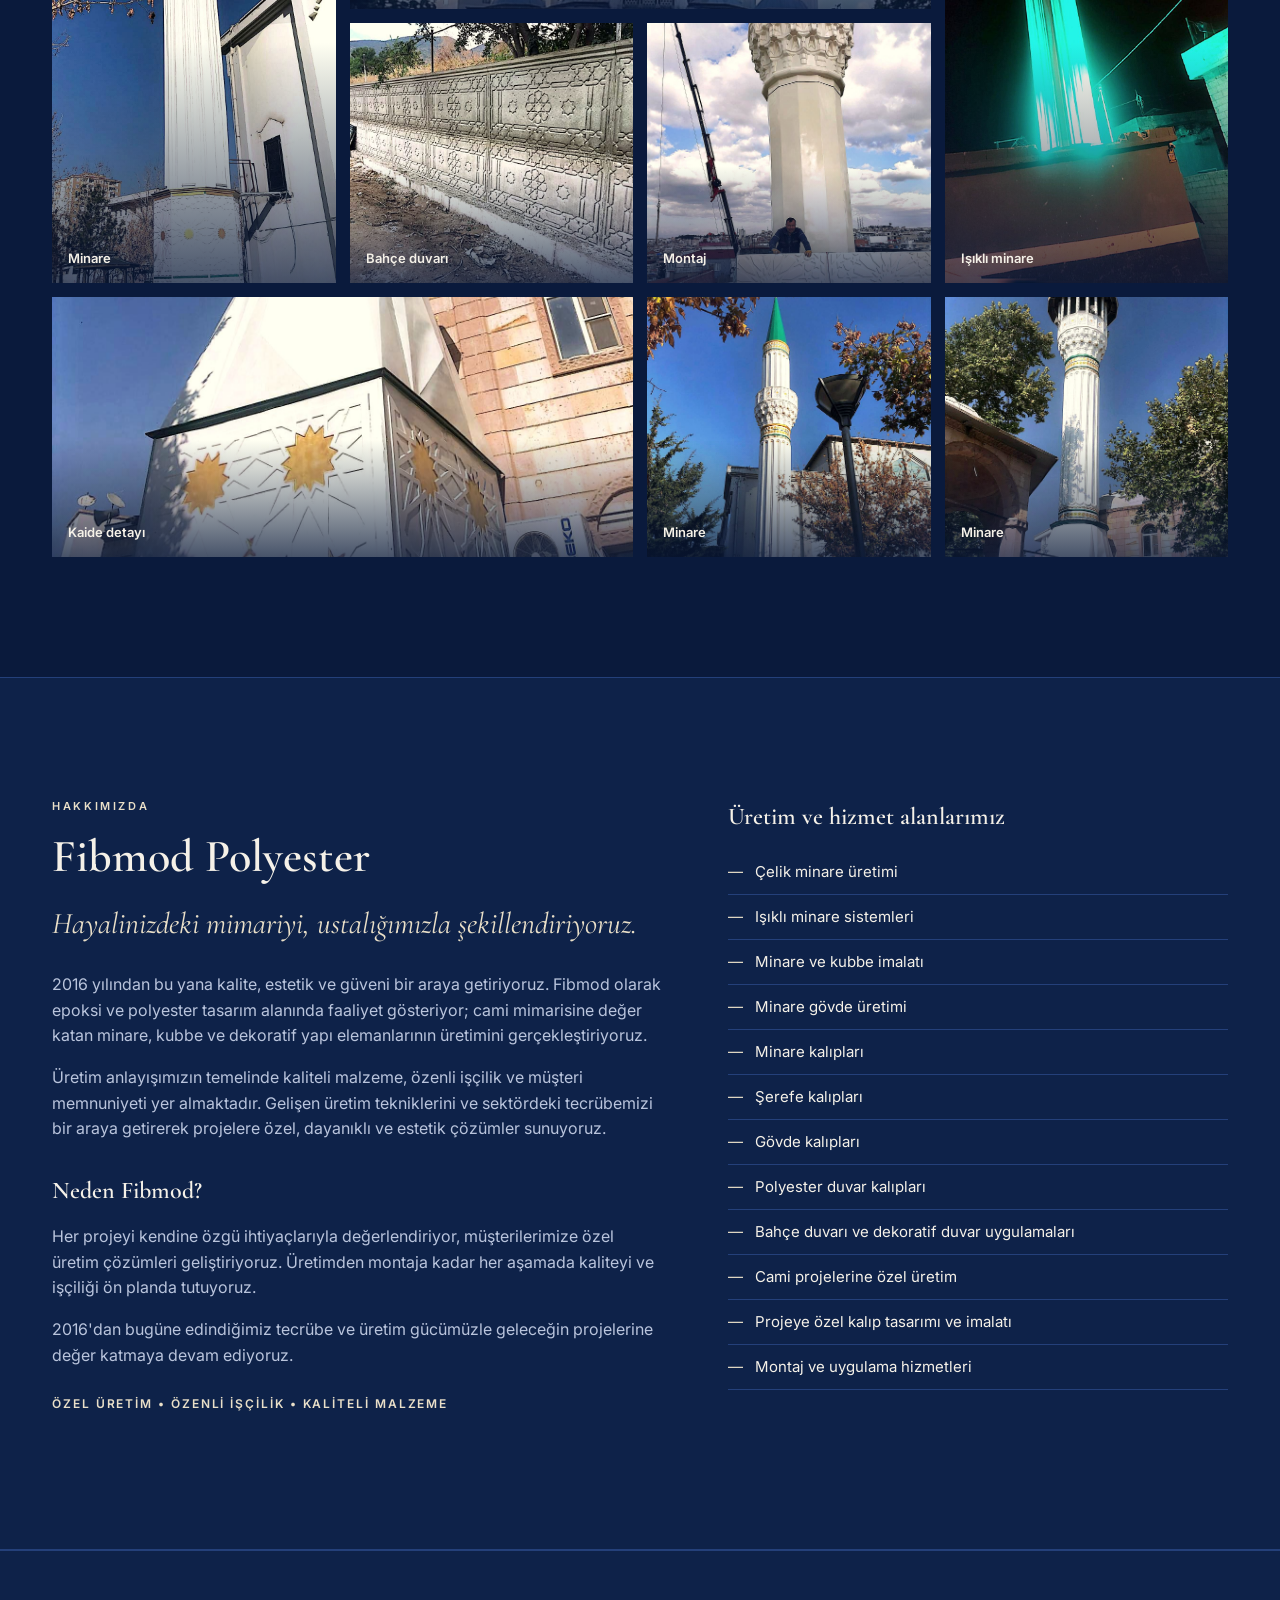
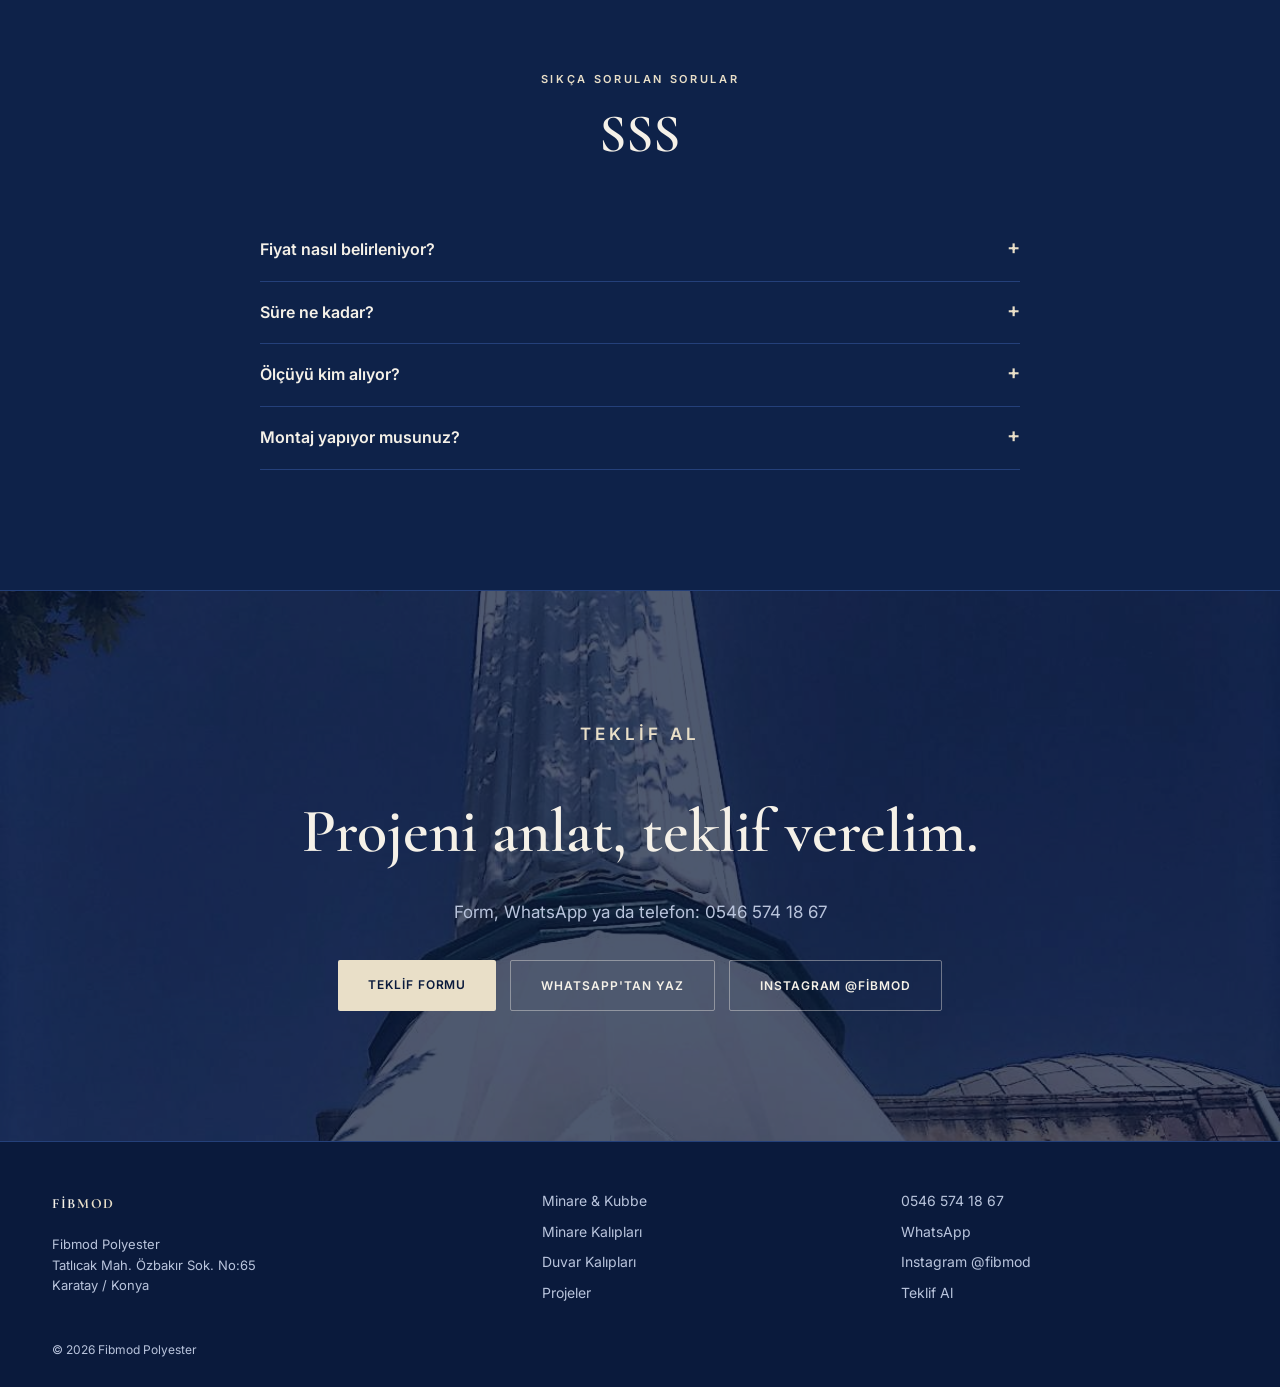
==== commit 475be688: "Add files via upload" ====
--- a/fibmod/index.html
+++ b/fibmod/index.html
@@ -14,13 +14,13 @@
 <link rel="preconnect" href="https://fonts.googleapis.com">
 <link rel="preconnect" href="https://fonts.gstatic.com" crossorigin>
 <link href="https://fonts.googleapis.com/css2?family=Cormorant+Garamond:wght@500;600;700&family=Inter:wght@400;500;600&display=swap" rel="stylesheet">
-<link rel="stylesheet" href="fibmod.css?v=2">
+<link rel="stylesheet" href="fibmod.css?v=3">
 <script type="application/ld+json">{"@context": "https://schema.org", "@type": "LocalBusiness", "name": "Fibmod Polyester", "description": "Minare, kubbe, minare kalıbı ve desenli duvar kalıbı üretimi ve montajı.", "url": "https://www.epoksac.com.tr/fibmod/", "telephone": "+905465741867", "image": "https://www.epoksac.com.tr/fibmod/f031.jpg", "address": {"@type": "PostalAddress", "streetAddress": "Tatlıcak Mah. Özbakır Sok. No:65", "addressLocality": "Karatay", "addressRegion": "Konya", "addressCountry": "TR"}, "areaServed": "TR", "sameAs": ["https://www.instagram.com/fibmod/"]}</script>
 </head>
 <body>
 <div class="sw"><a href="../index.html"><b>EPOKSAC</b><span>Dekoratif ürünler</span></a><a class="on" href="index.html"><b>FİBMOD</b><span>Minare, kubbe &amp; kalıp</span></a></div>
 <header><div class="wrap hd"><a class="logo" href="index.html">FİB<span>MOD</span></a>
-<nav id="nav"><a href="minare-kubbe.html">Minare &amp; Kubbe</a><a href="kaliplar.html">Minare Kalıpları</a><a href="duvar-kalip.html">Duvar Kalıpları</a><a href="projeler.html">Projeler</a><a href="iletisim.html">İletişim</a></nav>
+<nav id="nav"><a href="minare-kubbe.html">Minare &amp; Kubbe</a><a href="kaliplar.html">Minare Kalıpları</a><a href="duvar-kalip.html">Duvar Kalıpları</a><a href="projeler.html">Projeler</a><a href="index.html#hakkimizda">Hakkımızda</a><a href="iletisim.html">İletişim</a></nav>
 <a class="btn btn-p" href="iletisim.html#teklif">Teklif Al</a>
 <button class="nt" id="nt" aria-label="Menü"><span></span><span></span><span></span></button></div></header>
 <main>
@@ -64,9 +64,21 @@
 <div><img src="f365.jpg" alt="Minare" style="object-position:50% 20%" loading="lazy"><span>Minare</span></div>
 </div></div></section>
 
+<section class="blk alt" id="hakkimizda"><div class="wrap ab rv">
+<div><p class="eyebrow">Hakkımızda</p><h2>Fibmod Polyester</h2><p class="lead">Hayalinizdeki mimariyi, ustalığımızla şekillendiriyoruz.</p>
+<p>2016 yılından bu yana kalite, estetik ve güveni bir araya getiriyoruz. Fibmod olarak epoksi ve polyester tasarım alanında faaliyet gösteriyor; cami mimarisine değer katan minare, kubbe ve dekoratif yapı elemanlarının üretimini gerçekleştiriyoruz.</p>
+<p>Üretim anlayışımızın temelinde kaliteli malzeme, özenli işçilik ve müşteri memnuniyeti yer almaktadır. Gelişen üretim tekniklerini ve sektördeki tecrübemizi bir araya getirerek projelere özel, dayanıklı ve estetik çözümler sunuyoruz.</p>
+<h3 style="margin-top:30px">Neden Fibmod?</h3>
+<p>Her projeyi kendine özgü ihtiyaçlarıyla değerlendiriyor, müşterilerimize özel üretim çözümleri geliştiriyoruz. Üretimden montaja kadar her aşamada kaliteyi ve işçiliği ön planda tutuyoruz.</p>
+<p>2016'dan bugüne edindiğimiz tecrübe ve üretim gücümüzle geleceğin projelerine değer katmaya devam ediyoruz.</p>
+<p class="tags">Özel Üretim • Özenli İşçilik • Kaliteli Malzeme</p></div>
+<div><h3>Üretim ve hizmet alanlarımız</h3><ul>
+<li>Çelik minare üretimi</li><li>Işıklı minare sistemleri</li><li>Minare ve kubbe imalatı</li><li>Minare gövde üretimi</li><li>Minare kalıpları</li><li>Şerefe kalıpları</li><li>Gövde kalıpları</li><li>Polyester duvar kalıpları</li><li>Bahçe duvarı ve dekoratif duvar uygulamaları</li><li>Cami projelerine özel üretim</li><li>Projeye özel kalıp tasarımı ve imalatı</li><li>Montaj ve uygulama hizmetleri</li></ul></div>
+</div></section>
+
 <section class="blk alt" id="sss"><div class="wrap"><div class="sec-h rv" style="justify-content:center;text-align:center"><div><p class="eyebrow">Sıkça Sorulan Sorular</p><h2>SSS</h2></div></div><div class="faq"><details><summary>Fiyat nasıl belirleniyor?</summary><p>Fiyat listesi yayınlamıyoruz, çünkü her iş ölçüye özel. Fiyatı ürün türü, ölçü ve desen belirler. Net fiyat için teklif formunu doldurman ya da WhatsApp'tan yazman yeterli.</p></details><details><summary>Süre ne kadar?</summary><p>Süre projenin ölçüsüne ve yoğunluğa göre değişir. Keşif ve ölçü sonrası net takvimi birlikte belirliyoruz.</p></details><details><summary>Ölçüyü kim alıyor?</summary><p>Ölçü ve gerekli detaylar yerinde keşifle netleştirilir.</p></details><details><summary>Montaj yapıyor musunuz?</summary><p>Evet, ekibimizle yerinde montaj yapıp projeyi teslim ediyoruz. Türkiye geneli çalışıyoruz.</p></details></div></div></section>
 <section class="cta"><img src="f374.jpg" alt="" loading="lazy"><div class="wrap"><p class="eyebrow">Teklif Al</p><h2>Projeni anlat, teklif verelim.</h2><p>Form, WhatsApp ya da telefon: 0546 574 18 67</p>
-<div class="acts"><a class="btn btn-p" href="iletisim.html#teklif">Teklif Formu</a><a class="btn btn-o wa" data-msg="Merhaba, Fibmod'dan teklif almak istiyorum." href="#">WhatsApp'tan Yaz</a></div></div></section>
+<div class="acts"><a class="btn btn-p" href="iletisim.html#teklif">Teklif Formu</a><a class="btn btn-o wa" data-msg="Merhaba, Fibmod'dan teklif almak istiyorum." href="#">WhatsApp'tan Yaz</a><a class="btn btn-o" href="https://www.instagram.com/fibmod/" target="_blank" rel="noopener">Instagram @fibmod</a></div></div></section>
 
 </main>
 <footer><div class="wrap fg">
@@ -75,6 +87,6 @@
 <div><a href="tel:+905465741867">0546 574 18 67</a><a class="wa" href="#">WhatsApp</a><a href="https://www.instagram.com/fibmod/" target="_blank" rel="noopener">Instagram @fibmod</a><a href="iletisim.html#teklif">Teklif Al</a></div>
 </div><div class="wrap cp">© <span id="yr"></span> Fibmod Polyester</div></footer>
 <div class="lb" id="lb"><img alt=""></div>
-<script src="fibmod.js?v=2"></script>
+<script src="fibmod.js?v=3"></script>
 </body>
 </html>
--- a/fibmod/fibmod.css
+++ b/fibmod/fibmod.css
@@ -1,6 +1,8 @@
 
 :root{--bg:#0a1a3c;--bg2:#0e2249;--ink:#f5f1e8;--soft:#b9c4dc;--acc:#e9dfc8;--line:#24407a;--serif:"Cormorant Garamond",Georgia,serif;--sans:"Inter",-apple-system,"Segoe UI",sans-serif}
 *{box-sizing:border-box}html{scroll-behavior:smooth}
+#hakkimizda{scroll-margin-top:130px}
+.ab{display:grid;grid-template-columns:1.1fr .9fr;gap:64px;align-items:start}.ab h2{font-size:clamp(30px,3.6vw,46px);line-height:1.1;margin-bottom:22px}.ab p{margin-bottom:16px}.ab .lead{font-family:var(--serif);font-style:italic;font-size:clamp(22px,2.6vw,30px);line-height:1.35;color:var(--acc);margin-bottom:28px}.ab ul{list-style:none;margin:0;padding:0;columns:1}.ab li{padding:10px 0;border-bottom:1px solid var(--line);font-size:15px}.ab li::before{content:"—";color:var(--acc);margin-right:12px}.ab .tags{margin-top:26px;font-size:12px;letter-spacing:.16em;text-transform:uppercase;color:var(--acc);font-weight:600}.ab h3{font-family:var(--serif);font-size:24px;margin:0 0 14px}@media(max-width:900px){.ab{grid-template-columns:1fr;gap:36px}}
 body{padding-top:56px}
 .sw{position:fixed;top:0;left:0;right:0;height:56px;z-index:60;display:flex;justify-content:center;align-items:center;background:#071230;border-bottom:1px solid #24407a}
 .sw a{display:flex;flex-direction:column;align-items:center;justify-content:center;width:min(230px,44vw);height:40px;border:1px solid #2f4d8c;color:#b9c4dc;text-decoration:none}
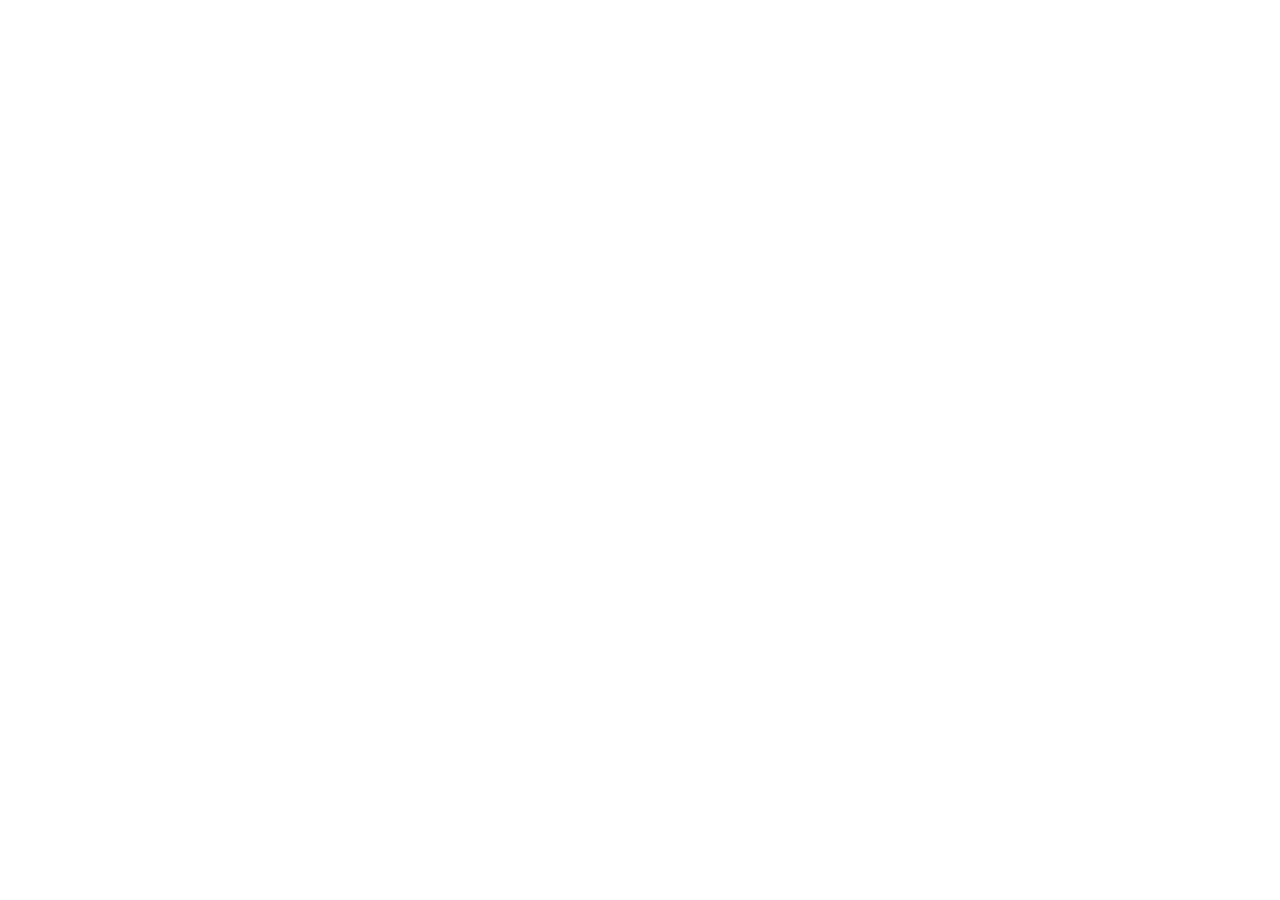
==== commit 231b1a36: "Add files via upload" ====
--- a/fibmod/index.html
+++ b/fibmod/index.html
@@ -1,92 +1 @@
-<!DOCTYPE html>
-<html lang="tr">
-<head>
-<meta charset="UTF-8">
-<meta name="viewport" content="width=device-width, initial-scale=1">
-<title>Fibmod Polyester | Minare, Kubbe ve Kalıp Üretimi — Konya</title>
-<meta name="description" content="Fibmod Polyester: Konya'da minare, kubbe, minare kalıbı ve desenli duvar kalıbı üretimi, Türkiye geneli montaj.">
-<link rel="canonical" href="https://www.epoksac.com.tr/fibmod/">
-<meta property="og:title" content="Fibmod Polyester | Minare, Kubbe ve Kalıp Üretimi — Konya">
-<meta property="og:description" content="Fibmod Polyester: Konya'da minare, kubbe, minare kalıbı ve desenli duvar kalıbı üretimi, Türkiye geneli montaj.">
-<meta property="og:image" content="https://www.epoksac.com.tr/fibmod/f031.jpg">
-<meta property="og:type" content="website">
-<link rel="icon" type="image/svg+xml" href="favicon.svg">
-<link rel="preconnect" href="https://fonts.googleapis.com">
-<link rel="preconnect" href="https://fonts.gstatic.com" crossorigin>
-<link href="https://fonts.googleapis.com/css2?family=Cormorant+Garamond:wght@500;600;700&family=Inter:wght@400;500;600&display=swap" rel="stylesheet">
-<link rel="stylesheet" href="fibmod.css?v=3">
-<script type="application/ld+json">{"@context": "https://schema.org", "@type": "LocalBusiness", "name": "Fibmod Polyester", "description": "Minare, kubbe, minare kalıbı ve desenli duvar kalıbı üretimi ve montajı.", "url": "https://www.epoksac.com.tr/fibmod/", "telephone": "+905465741867", "image": "https://www.epoksac.com.tr/fibmod/f031.jpg", "address": {"@type": "PostalAddress", "streetAddress": "Tatlıcak Mah. Özbakır Sok. No:65", "addressLocality": "Karatay", "addressRegion": "Konya", "addressCountry": "TR"}, "areaServed": "TR", "sameAs": ["https://www.instagram.com/fibmod/"]}</script>
-</head>
-<body>
-<div class="sw"><a href="../index.html"><b>EPOKSAC</b><span>Dekoratif ürünler</span></a><a class="on" href="index.html"><b>FİBMOD</b><span>Minare, kubbe &amp; kalıp</span></a></div>
-<header><div class="wrap hd"><a class="logo" href="index.html">FİB<span>MOD</span></a>
-<nav id="nav"><a href="minare-kubbe.html">Minare &amp; Kubbe</a><a href="kaliplar.html">Minare Kalıpları</a><a href="duvar-kalip.html">Duvar Kalıpları</a><a href="projeler.html">Projeler</a><a href="index.html#hakkimizda">Hakkımızda</a><a href="iletisim.html">İletişim</a></nav>
-<a class="btn btn-p" href="iletisim.html#teklif">Teklif Al</a>
-<button class="nt" id="nt" aria-label="Menü"><span></span><span></span><span></span></button></div></header>
-<main>
-
-<section class="hero"><img src="f031.jpg" alt="Gece ışıklı minare ve kubbe">
-<div class="wrap hero-c"><p class="eyebrow">Fibmod Polyester · Konya</p>
-<h1>Minare ve kubbe, <em>elde</em> şekillenir.</h1>
-<p class="sub">Minare, kubbe, minare kalıbı ve duvar kalıbında ölçüye özel üretim ve yerinde montaj.</p>
-<div class="acts"><a class="btn btn-p" href="iletisim.html#teklif">Teklif Al</a><a class="btn btn-o" href="projeler.html">Projeleri Gör</a></div></div></section>
-
-<div class="stats"><div class="wrap">
-<div class="stat"><b>10+</b><span>Yıl tecrübe</span></div><div class="stat"><b>100+</b><span>Tamamlanan proje</span></div>
-<div class="stat"><b>Konya</b><span>Kendi atölyemizde üretim</span></div><div class="stat"><b>Türkiye</b><span>Geneli montaj &amp; sevkiyat</span></div></div></div>
-
-<section class="blk"><div class="wrap">
-<div class="sec-h rv"><div><p class="eyebrow">Hizmetlerimiz</p><h2>Üç iş kolu, tek atölye.</h2></div></div>
-<div class="svc rv"><div class="ph tall"><img src="f374.jpg" alt="Yıldız motifli minare kaidesi" style="object-position:50% 40%" loading="lazy"></div><div><div class="num">01</div><h3>Minare &amp; Kubbe</h3><p>Şerefe, gövde, külah ve kubbe; cami ölçüsüne göre kalıplanır, atölyede üretilir, yerinde monte edilir.</p><a class="lnk" href="minare-kubbe.html">Detayları incele</a></div></div>
-<div class="svc rev rv"><div class="ph"><img src="f199.jpg" alt="Petek desenli bahçe duvarı" style="object-position:50% 70%" loading="lazy"></div><div><div class="num">02</div><h3>Duvar &amp; Bahçe Kalıpları</h3><p>Bahçe duvarı, çit ve istinat panelleri için desenli kalıplar. Dalga, petek, baklava, taş doku ve özel desen.</p><a class="lnk" href="duvar-kalip.html">Desenleri gör</a></div></div>
-<div class="svc rv"><div class="ph tall"><img src="f392.jpg" alt="Fibmod minare kalıbı" style="object-position:50% 45%" loading="lazy"></div><div><div class="num">03</div><h3>Minare &amp; Şerefe Kalıpları</h3><p>Minare gövdesi, şerefe ve kaide için çelik kalıp üretimi. Kendi minaresini dökmek isteyen ustalar ve firmalar için.</p><a class="lnk" href="kaliplar.html">Kalıpları incele</a></div></div>
-</div></section>
-
-<section class="blk alt"><div class="wrap">
-<div class="sec-h rv"><div><p class="eyebrow">Atölyeden Montaja</p><h2>İşin her aşaması bizim elimizden geçer.</h2></div></div>
-<div class="strip">
-<figure class="rv"><div class="ph"><img src="f059.jpg" alt="Minare bezeme detayı" loading="lazy"></div><figcaption><i>01</i><b>İşçilik</b><span>Desen ve bezeme detayı</span></figcaption></figure>
-<figure class="rv"><div class="ph"><img src="f118.jpg" alt="Atölyede minare gövdesi" loading="lazy"></div><figcaption><i>02</i><b>Üretim</b><span>Gövde atölyede hazırlanır</span></figcaption></figure>
-<figure class="rv"><div class="ph"><img src="f119.jpg" alt="Vinçle yükleme" loading="lazy"></div><figcaption><i>03</i><b>Sevkiyat</b><span>Vinçle yüklenir, sahaya gider</span></figcaption></figure>
-<figure class="rv"><div class="ph"><img src="f083.jpg" alt="Şerefe montajı" loading="lazy"></div><figcaption><i>04</i><b>Montaj</b><span>Yerinde kurulum ve teslim</span></figcaption></figure>
-</div></div></section>
-
-<section class="blk"><div class="wrap">
-<div class="sec-h rv"><div><p class="eyebrow">Tamamlanan İşler</p><h2>Seçilmiş projeler</h2></div><a href="projeler.html">Tüm projeler →</a></div>
-<div class="mos rv">
-<div class="t"><img src="f064.jpg" alt="Minare" loading="lazy"><span>Minare</span></div>
-<div class="w"><img src="f054.jpg" alt="Cami projesi" style="object-position:50% 35%" loading="lazy"><span>Cami projesi</span></div>
-<div class="t"><img src="f010.jpg" alt="Işıklı minare" loading="lazy"><span>Işıklı minare</span></div>
-<div><img src="f190.jpg" alt="Bahçe duvarı" style="object-position:70% 20%" loading="lazy"><span>Bahçe duvarı</span></div>
-<div><img src="f368.jpg" alt="Montaj" style="object-position:50% 30%" loading="lazy"><span>Montaj</span></div>
-<div class="w"><img src="f367.jpg" alt="Kaide detayı" style="object-position:50% 96%" loading="lazy"><span>Kaide detayı</span></div>
-<div><img src="f378.jpg" alt="Minare" style="object-position:50% 25%" loading="lazy"><span>Minare</span></div>
-<div><img src="f365.jpg" alt="Minare" style="object-position:50% 20%" loading="lazy"><span>Minare</span></div>
-</div></div></section>
-
-<section class="blk alt" id="hakkimizda"><div class="wrap ab rv">
-<div><p class="eyebrow">Hakkımızda</p><h2>Fibmod Polyester</h2><p class="lead">Hayalinizdeki mimariyi, ustalığımızla şekillendiriyoruz.</p>
-<p>2016 yılından bu yana kalite, estetik ve güveni bir araya getiriyoruz. Fibmod olarak epoksi ve polyester tasarım alanında faaliyet gösteriyor; cami mimarisine değer katan minare, kubbe ve dekoratif yapı elemanlarının üretimini gerçekleştiriyoruz.</p>
-<p>Üretim anlayışımızın temelinde kaliteli malzeme, özenli işçilik ve müşteri memnuniyeti yer almaktadır. Gelişen üretim tekniklerini ve sektördeki tecrübemizi bir araya getirerek projelere özel, dayanıklı ve estetik çözümler sunuyoruz.</p>
-<h3 style="margin-top:30px">Neden Fibmod?</h3>
-<p>Her projeyi kendine özgü ihtiyaçlarıyla değerlendiriyor, müşterilerimize özel üretim çözümleri geliştiriyoruz. Üretimden montaja kadar her aşamada kaliteyi ve işçiliği ön planda tutuyoruz.</p>
-<p>2016'dan bugüne edindiğimiz tecrübe ve üretim gücümüzle geleceğin projelerine değer katmaya devam ediyoruz.</p>
-<p class="tags">Özel Üretim • Özenli İşçilik • Kaliteli Malzeme</p></div>
-<div><h3>Üretim ve hizmet alanlarımız</h3><ul>
-<li>Çelik minare üretimi</li><li>Işıklı minare sistemleri</li><li>Minare ve kubbe imalatı</li><li>Minare gövde üretimi</li><li>Minare kalıpları</li><li>Şerefe kalıpları</li><li>Gövde kalıpları</li><li>Polyester duvar kalıpları</li><li>Bahçe duvarı ve dekoratif duvar uygulamaları</li><li>Cami projelerine özel üretim</li><li>Projeye özel kalıp tasarımı ve imalatı</li><li>Montaj ve uygulama hizmetleri</li></ul></div>
-</div></section>
-
-<section class="blk alt" id="sss"><div class="wrap"><div class="sec-h rv" style="justify-content:center;text-align:center"><div><p class="eyebrow">Sıkça Sorulan Sorular</p><h2>SSS</h2></div></div><div class="faq"><details><summary>Fiyat nasıl belirleniyor?</summary><p>Fiyat listesi yayınlamıyoruz, çünkü her iş ölçüye özel. Fiyatı ürün türü, ölçü ve desen belirler. Net fiyat için teklif formunu doldurman ya da WhatsApp'tan yazman yeterli.</p></details><details><summary>Süre ne kadar?</summary><p>Süre projenin ölçüsüne ve yoğunluğa göre değişir. Keşif ve ölçü sonrası net takvimi birlikte belirliyoruz.</p></details><details><summary>Ölçüyü kim alıyor?</summary><p>Ölçü ve gerekli detaylar yerinde keşifle netleştirilir.</p></details><details><summary>Montaj yapıyor musunuz?</summary><p>Evet, ekibimizle yerinde montaj yapıp projeyi teslim ediyoruz. Türkiye geneli çalışıyoruz.</p></details></div></div></section>
-<section class="cta"><img src="f374.jpg" alt="" loading="lazy"><div class="wrap"><p class="eyebrow">Teklif Al</p><h2>Projeni anlat, teklif verelim.</h2><p>Form, WhatsApp ya da telefon: 0546 574 18 67</p>
-<div class="acts"><a class="btn btn-p" href="iletisim.html#teklif">Teklif Formu</a><a class="btn btn-o wa" data-msg="Merhaba, Fibmod'dan teklif almak istiyorum." href="#">WhatsApp'tan Yaz</a><a class="btn btn-o" href="https://www.instagram.com/fibmod/" target="_blank" rel="noopener">Instagram @fibmod</a></div></div></section>
-
-</main>
-<footer><div class="wrap fg">
-<div><a class="logo" href="index.html" style="display:inline-block;color:var(--ink)">FİB<span>MOD</span></a><p>Fibmod Polyester<br>Tatlıcak Mah. Özbakır Sok. No:65<br>Karatay / Konya</p></div>
-<div><a href="minare-kubbe.html">Minare &amp; Kubbe</a><a href="kaliplar.html">Minare Kalıpları</a><a href="duvar-kalip.html">Duvar Kalıpları</a><a href="projeler.html">Projeler</a></div>
-<div><a href="tel:+905465741867">0546 574 18 67</a><a class="wa" href="#">WhatsApp</a><a href="https://www.instagram.com/fibmod/" target="_blank" rel="noopener">Instagram @fibmod</a><a href="iletisim.html#teklif">Teklif Al</a></div>
-</div><div class="wrap cp">© <span id="yr"></span> Fibmod Polyester</div></footer>
-<div class="lb" id="lb"><img alt=""></div>
-<script src="fibmod.js?v=3"></script>
-</body>
-</html>
+<!DOCTYPE html><html lang="tr"><head><meta charset="UTF-8"><title>Fibmod Polyester</title><meta name="robots" content="noindex"><meta http-equiv="refresh" content="0; url=https://fibmod.epoksac.com/"><link rel="canonical" href="https://fibmod.epoksac.com/"></head><body><p>Fibmod yeni adresinde: <a href="https://fibmod.epoksac.com/">fibmod.epoksac.com</a></p></body></html>
